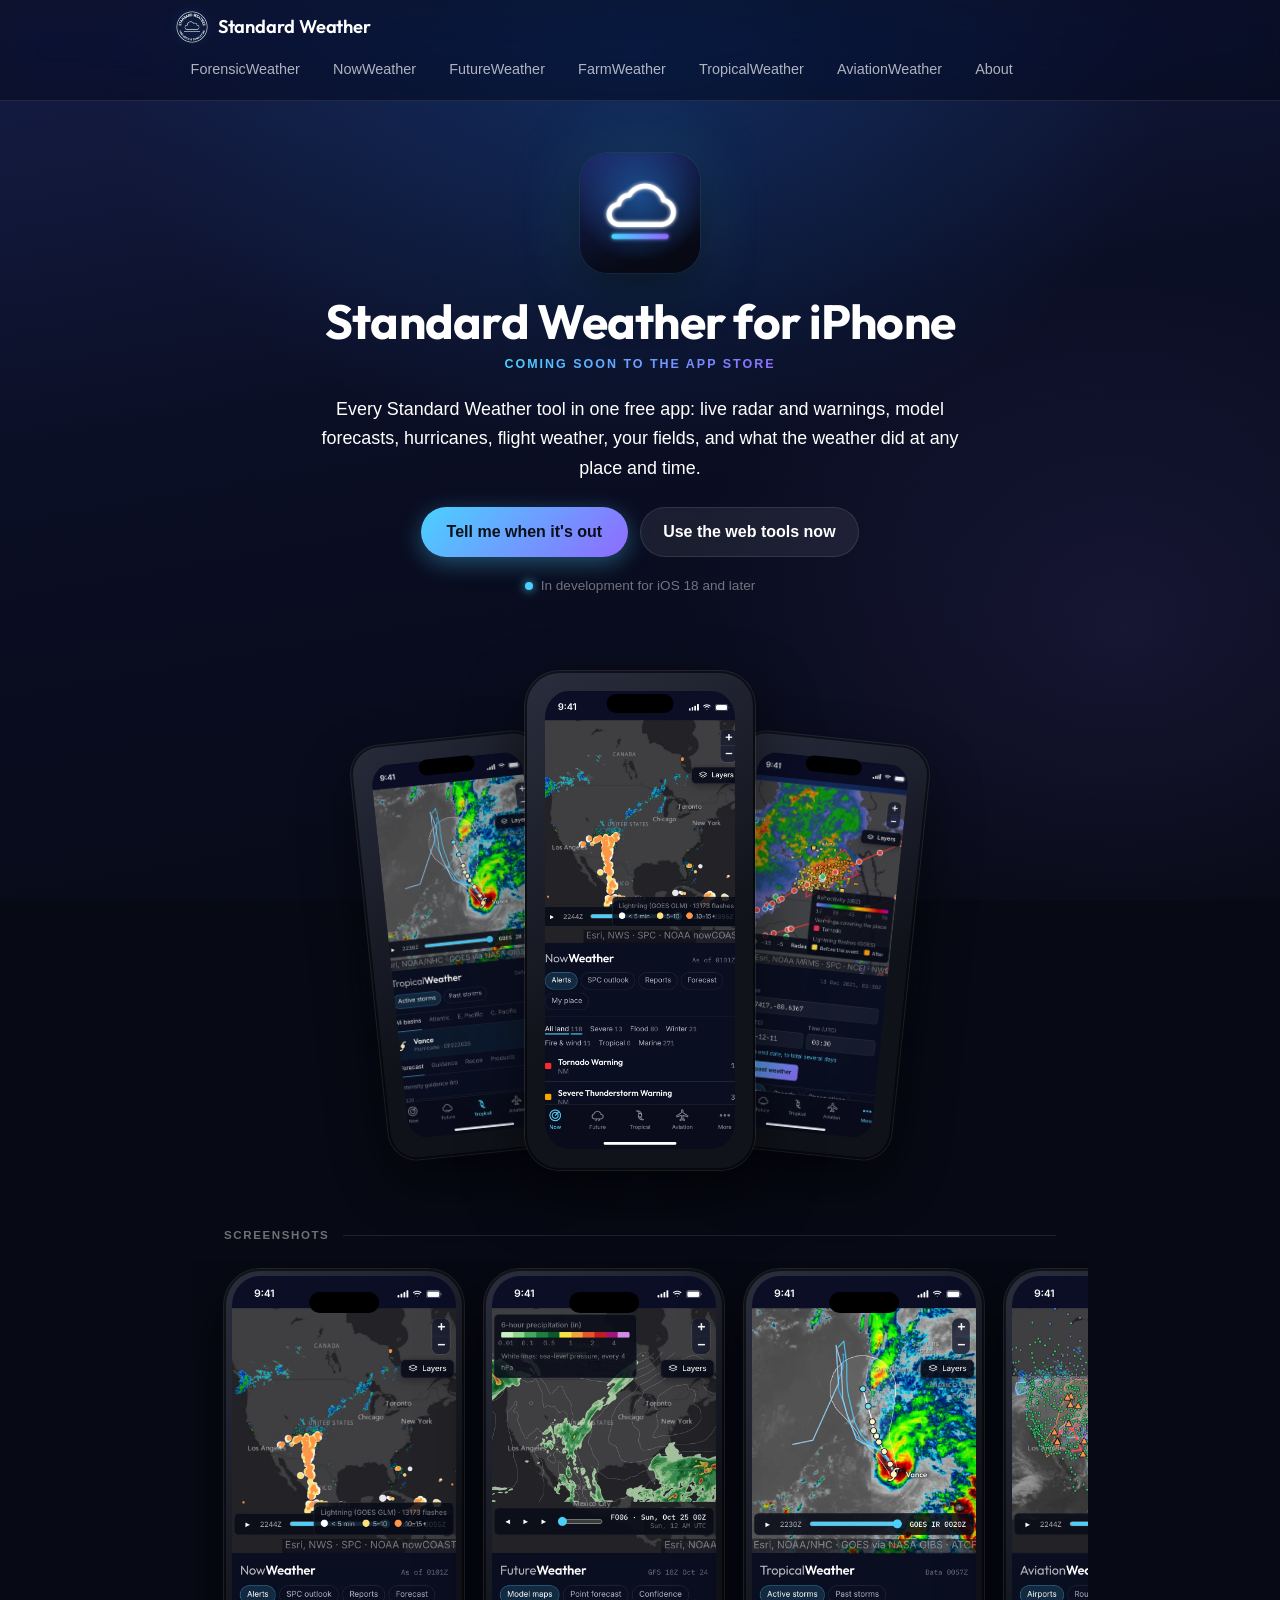
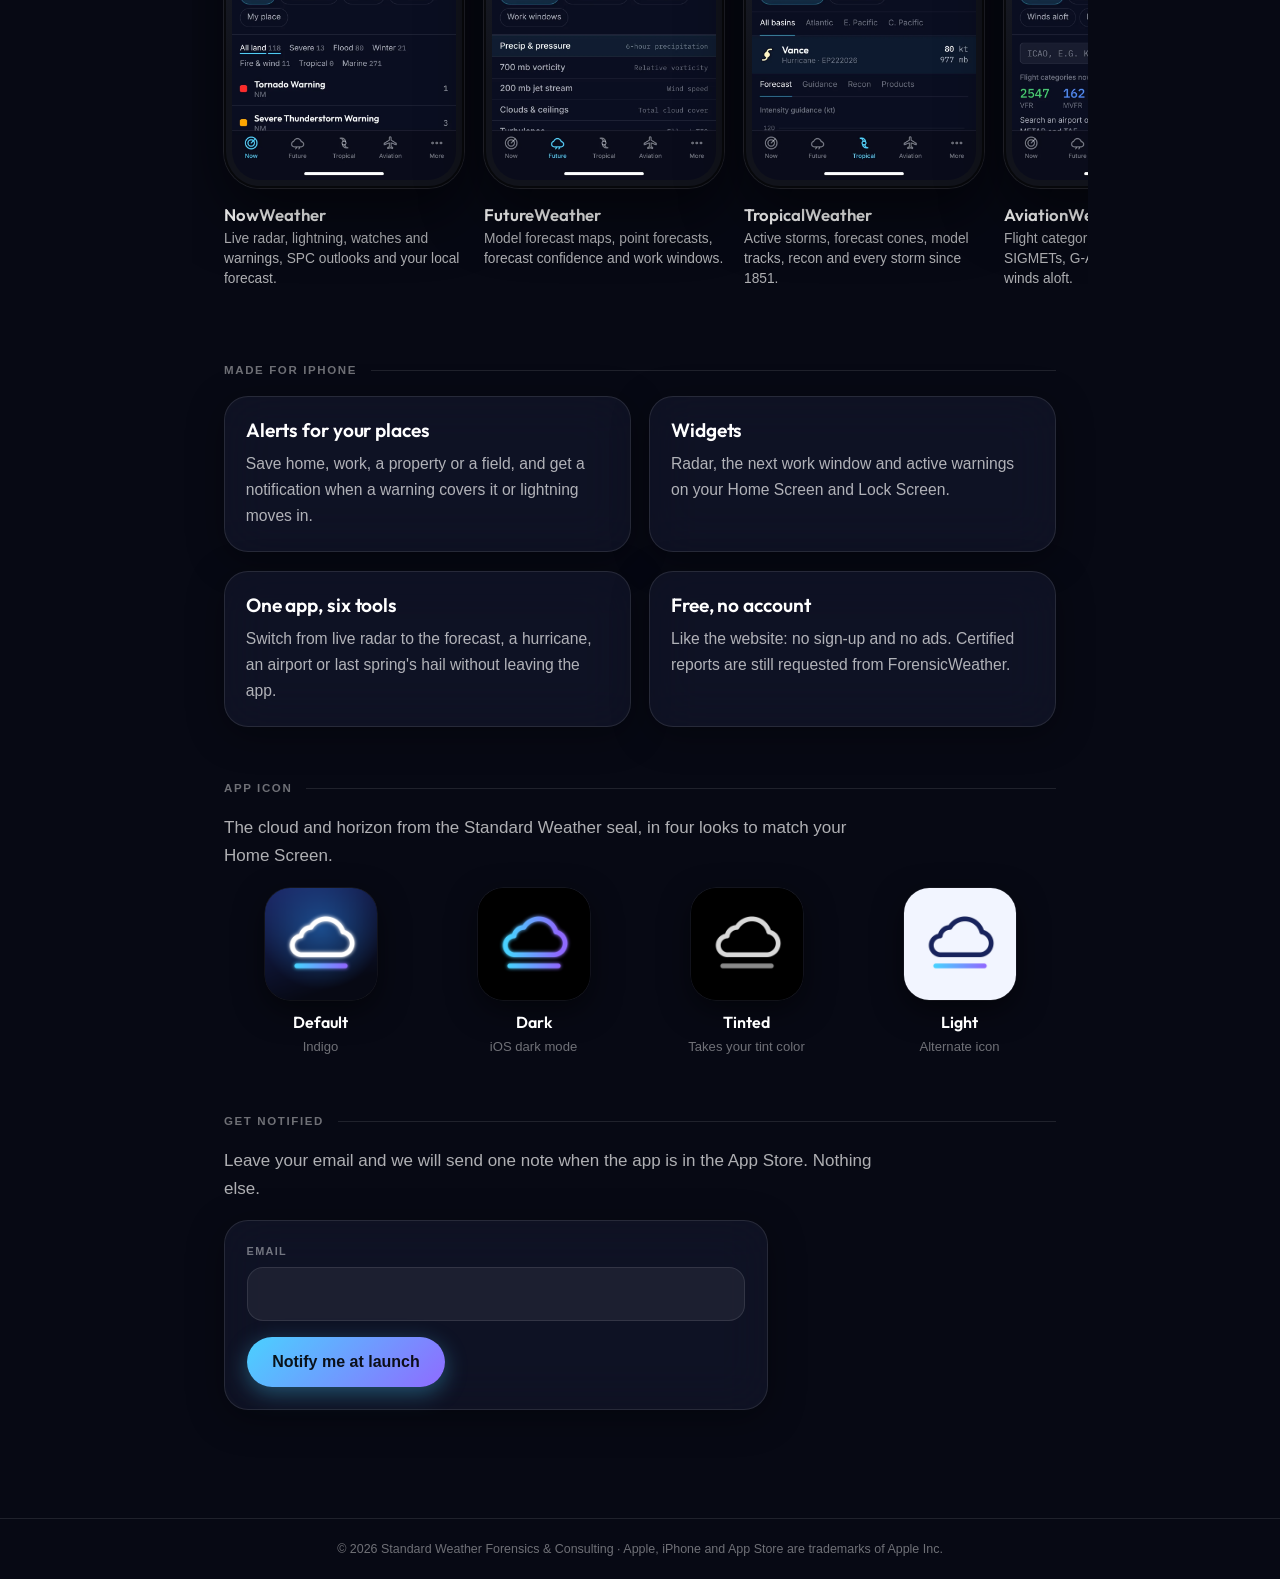
==== app/index.html @ b5bee564 "Add a draft page for the upcoming iPhone app (mockup icons and screenshots) Co-Authored-By: Claude O" ====
<!DOCTYPE html>
<html lang="en">
<head>
  <meta charset="UTF-8" />
  <meta name="viewport" content="width=device-width, initial-scale=1.0" />
  <title>Standard Weather for iPhone | Coming Soon</title>
  <meta name="description" content="The Standard Weather suite is coming to iPhone: live radar and warnings, model forecasts, hurricanes, flight weather, field conditions and past-weather lookups in one free app." />
  <meta name="theme-color" content="#070914" />
  <link rel="canonical" href="https://standardweather.github.io/app/" />
  <meta property="og:type" content="website" />
  <meta property="og:url" content="https://standardweather.github.io/app/" />
  <meta property="og:title" content="Standard Weather for iPhone" />
  <meta property="og:description" content="The whole Standard Weather suite in one free iPhone app. Coming soon to the App Store." />
  <meta property="og:image" content="https://standardweather.github.io/app/img/icon-default.png" />
  <meta name="twitter:card" content="summary" />
  <meta name="twitter:title" content="Standard Weather for iPhone" />
  <meta name="twitter:description" content="The whole Standard Weather suite in one free iPhone app. Coming soon to the App Store." />
  <link rel="preconnect" href="https://fonts.googleapis.com" />
  <link rel="preconnect" href="https://fonts.gstatic.com" crossorigin />
  <link href="https://fonts.googleapis.com/css2?family=Outfit:wght@500;600;700&display=swap" rel="stylesheet" />
  <link rel="icon" type="image/png" sizes="64x64" href="/assets/favicon-64.png" />
  <link rel="icon" type="image/png" sizes="192x192" href="/assets/icon-192.png" />
  <link rel="apple-touch-icon" href="/assets/apple-touch-icon.png" />
  <meta name="color-scheme" content="dark" />
  <link rel="stylesheet" href="/css/site.css?v=20261024a" />
  <style>
    /* —— iPhone app page: app icon, phone frames, screenshot gallery —— */
    .app-hero { text-align: center; padding: clamp(2rem, 5vw, 3.25rem) 0 0; }
    .app-icon { display: block; width: 7.5rem; height: 7.5rem; margin: 0 auto 1.4rem; border-radius: 22.5%; box-shadow: 0 0 0 0.5px var(--hairline), 0 18px 48px rgba(0, 0, 0, 0.55), 0 0 70px rgba(74, 209, 255, 0.22); }
    .app-hero h1 { margin: 0 0 0.5rem; font-family: var(--brand); font-size: clamp(2.1rem, 6vw, 3rem); line-height: 1.05; letter-spacing: -0.015em; font-weight: 700; }
    .app-hero .lede { margin: 1.25rem auto 1.5rem; }
    .app-cta { display: flex; flex-wrap: wrap; justify-content: center; gap: 0.75rem; }
    .app-cta .btn--secondary { min-height: 50px; padding: 0 1.4rem; font-size: 1rem; }
    .soon { display: inline-flex; align-items: center; gap: 0.5rem; margin-top: 1.1rem; font-size: 0.85rem; color: var(--text3); }
    .soon::before { content: ""; width: 8px; height: 8px; border-radius: 50%; background: var(--accent); box-shadow: 0 0 10px var(--accent); }

    /* A phone: the screenshot inside a dark bezel with the Dynamic Island. */
    .phone { position: relative; margin: 0; width: 100%; aspect-ratio: 390 / 844; padding: 3.2%; border-radius: 15% / 7%; background: linear-gradient(145deg, #2a2e3d, #11131b 60%); box-shadow: 0 0 0 1px rgba(255, 255, 255, 0.10), inset 0 0 0 2px rgba(0, 0, 0, 0.6), 0 24px 60px rgba(0, 0, 0, 0.55); box-sizing: border-box; }
    .phone img { display: block; width: 100%; height: 100%; border-radius: 12.5% / 5.8%; object-fit: cover; background: #070914; }
    .phone::after { content: ""; position: absolute; top: 4.6%; left: 50%; width: 29%; height: 3.9%; transform: translateX(-50%); border-radius: 999px; background: #000; }

    .app-stage { position: relative; display: flex; justify-content: center; align-items: flex-end; margin: clamp(2.25rem, 6vw, 3.5rem) auto clamp(2.5rem, 6vw, 3.5rem); max-width: 40rem; }
    .app-stage::before { content: ""; position: absolute; inset: 15% 5% 0; background: radial-gradient(closest-side, rgba(74, 209, 255, 0.22), transparent); filter: blur(10px); }
    .app-stage .phone { width: 36%; flex: none; }
    .app-stage .phone--side { width: 30%; opacity: 0.92; }
    .app-stage .phone--side:first-child { margin-right: -6%; transform: rotate(-6deg) translateY(-4%); }
    .app-stage .phone--side:last-child { margin-left: -6%; transform: rotate(6deg) translateY(-4%); }
    .app-stage .phone--front { z-index: 1; }

    /* Screenshot gallery: swipe on a phone, a row on a wide screen. */
    .shots { display: grid; grid-auto-flow: column; grid-auto-columns: min(15rem, 62%); gap: 1.25rem; overflow-x: auto; scroll-snap-type: x mandatory; padding: 0.5rem var(--gutter) 1.25rem; margin: 0 calc(var(--gutter) * -1); list-style: none; scrollbar-width: thin; }
    .shots li { scroll-snap-align: center; }
    .shots b { display: block; margin-top: 1rem; font: 600 1.05rem/1.25 var(--brand); color: #fff; }
    .shots small { display: block; margin-top: 0.25rem; font-size: 0.86rem; line-height: 1.45; color: var(--text2); }

    .icons { display: grid; grid-template-columns: repeat(2, 1fr); gap: 1.25rem; margin: 0; padding: 0; list-style: none; text-align: center; }
    @media (min-width: 560px) { .icons { grid-template-columns: repeat(4, 1fr); } }
    .icons img { display: block; width: min(100%, 7rem); height: auto; margin: 0 auto 0.75rem; border-radius: 22.5%; box-shadow: 0 0 0 0.5px var(--hairline), 0 10px 30px rgba(0, 0, 0, 0.5); }
    .icons b { display: block; font: 600 1rem/1.25 var(--brand); color: #fff; }
    .icons small { font-size: 0.82rem; color: var(--text3); }

    #notify-form { padding: 1.35rem; background: var(--glass); -webkit-backdrop-filter: blur(24px) saturate(1.3); backdrop-filter: blur(24px) saturate(1.3); border: 1px solid var(--hairline); border-radius: var(--radius); box-shadow: 0 8px 36px rgba(0, 0, 0, 0.35); }
    .thanks { padding: 1rem 1.2rem; border: 1px solid rgba(74, 209, 255, 0.35); border-radius: 16px; background: rgba(74, 209, 255, 0.10); color: #fff; max-width: 34rem; }
  </style>
</head>
<body>
  <nav class="site-nav" aria-label="Primary">
    <div class="site-nav__inner">
      <a class="site-nav__brand" href="/" title="Standard Weather home">
        <img src="/assets/logo-light.png" width="32" height="32" alt="" />
        Standard Weather
      </a>
      <ul class="site-nav__links">
        <li><a href="/ForensicWeather/">ForensicWeather</a></li>
        <li><a href="/NowWeather/">NowWeather</a></li>
        <li><a href="/FutureWeather/">FutureWeather</a></li>
        <li><a href="/FarmWeather/">FarmWeather</a></li>
        <li><a href="/TropicalWeather/">TropicalWeather</a></li>
        <li><a href="/AviationWeather/">AviationWeather</a></li>
        <li><a href="/about.html">About</a></li>
      </ul>
    </div>
  </nav>

  <div class="shell">
    <header class="app-hero">
      <img class="app-icon" src="img/icon-default.png" width="120" height="120" alt="Standard Weather app icon" />
      <h1>Standard Weather for iPhone</h1>
      <p class="tagline">Coming soon to the App Store</p>
      <p class="lede">Every Standard Weather tool in one free app: live radar and warnings, model forecasts, hurricanes, flight weather, your fields, and what the weather did at any place and time.</p>
      <div class="app-cta">
        <a class="btn" href="#notify">Tell me when it's out</a>
        <a class="btn btn--secondary" href="/NowWeather/">Use the web tools now</a>
      </div>
      <p class="soon">In development for iOS 18 and later</p>
    </header>

    <div class="app-stage" aria-hidden="true">
      <figure class="phone phone--side"><img src="img/tropical.webp" width="390" height="844" alt="" /></figure>
      <figure class="phone phone--front"><img src="img/now.webp" width="390" height="844" alt="" /></figure>
      <figure class="phone phone--side"><img src="img/forensic.webp" width="390" height="844" alt="" /></figure>
    </div>

    <main>
      <section aria-labelledby="shots-h">
        <h2 id="shots-h">Screenshots</h2>
        <ul class="shots">
          <li><figure class="phone"><img src="img/now.webp" width="390" height="844" loading="lazy" alt="NowWeather in the app: live radar, lightning and a list of active warnings" /></figure><b>NowWeather</b><small>Live radar, lightning, watches and warnings, SPC outlooks and your local forecast.</small></li>
          <li><figure class="phone"><img src="img/future.webp" width="390" height="844" loading="lazy" alt="FutureWeather in the app: a GFS precipitation and pressure map" /></figure><b>FutureWeather</b><small>Model forecast maps, point forecasts, forecast confidence and work windows.</small></li>
          <li><figure class="phone"><img src="img/tropical.webp" width="390" height="844" loading="lazy" alt="TropicalWeather in the app: a hurricane's forecast cone and model tracks over satellite" /></figure><b>TropicalWeather</b><small>Active storms, forecast cones, model tracks, recon and every storm since 1851.</small></li>
          <li><figure class="phone"><img src="img/aviation.webp" width="390" height="844" loading="lazy" alt="AviationWeather in the app: flight categories at 3,000 airports with SIGMETs" /></figure><b>AviationWeather</b><small>Flight categories, METARs, TAFs, SIGMETs, G-AIRMETs, PIREPs and winds aloft.</small></li>
          <li><figure class="phone"><img src="img/forensic.webp" width="390" height="844" loading="lazy" alt="ForensicWeather in the app: archived radar, a tornado warning and storm reports at Mayfield, Kentucky" /></figure><b>ForensicWeather</b><small>Archived radar, hail and rotation swaths, storm reports and lightning for any place and time.</small></li>
          <li><figure class="phone"><img src="img/farm.webp" width="390" height="844" loading="lazy" alt="FarmWeather in the app: today's field conditions and a drought map" /></figure><b>FarmWeather</b><small>Spray checks, field work windows, growing degree days, frost dates and drought.</small></li>
        </ul>
      </section>

      <section aria-labelledby="iphone-h">
        <h2 id="iphone-h">Made for iPhone</h2>
        <div class="services">
          <article class="service">
            <h3>Alerts for your places</h3>
            <p>Save home, work, a property or a field, and get a notification when a warning covers it or lightning moves in.</p>
          </article>
          <article class="service">
            <h3>Widgets</h3>
            <p>Radar, the next work window and active warnings on your Home Screen and Lock Screen.</p>
          </article>
          <article class="service">
            <h3>One app, six tools</h3>
            <p>Switch from live radar to the forecast, a hurricane, an airport or last spring's hail without leaving the app.</p>
          </article>
          <article class="service">
            <h3>Free, no account</h3>
            <p>Like the website: no sign-up and no ads. Certified reports are still requested from ForensicWeather.</p>
          </article>
        </div>
      </section>

      <section aria-labelledby="icon-h">
        <h2 id="icon-h">App icon</h2>
        <p>The cloud and horizon from the Standard Weather seal, in four looks to match your Home Screen.</p>
        <ul class="icons">
          <li><img src="img/icon-default.png" width="112" height="112" loading="lazy" alt="Default icon: white cloud on indigo" /><b>Default</b><small>Indigo</small></li>
          <li><img src="img/icon-dark.png" width="112" height="112" loading="lazy" alt="Dark icon: cyan to violet cloud on black" /><b>Dark</b><small>iOS dark mode</small></li>
          <li><img src="img/icon-tinted.png" width="112" height="112" loading="lazy" alt="Tinted icon: grey cloud on black" /><b>Tinted</b><small>Takes your tint color</small></li>
          <li><img src="img/icon-light.png" width="112" height="112" loading="lazy" alt="Light icon: indigo cloud on white" /><b>Light</b><small>Alternate icon</small></li>
        </ul>
      </section>

      <section id="notify" aria-labelledby="notify-h">
        <h2 id="notify-h">Get notified</h2>
        <p>Leave your email and we will send one note when the app is in the App Store. Nothing else.</p>
        <p class="thanks" id="thanks" hidden>Thanks, you're on the list. We'll email you when Standard Weather is in the App Store.</p>
        <form id="notify-form" action="https://formsubmit.co/standardwx@gmail.com" method="POST">
          <input type="hidden" name="_subject" value="iPhone app launch list" />
          <input type="hidden" name="_template" value="table" />
          <input type="hidden" name="_captcha" value="false" />
          <input type="hidden" name="_next" value="https://standardweather.github.io/app/?joined=1#notify" />
          <input type="text" name="_honey" tabindex="-1" autocomplete="off" class="hp" aria-hidden="true" />
          <div class="field">
            <label for="email">Email</label>
            <input id="email" name="email" type="email" autocomplete="email" required />
          </div>
          <button type="submit">Notify me at launch</button>
        </form>
        <script>
          if (new URLSearchParams(location.search).get("joined")) {
            document.getElementById("thanks").hidden = false;
            document.getElementById("notify-form").hidden = true;
          }
        </script>
      </section>
    </main>
  </div>

  <footer class="site-footer">
    <p>&copy; 2026 Standard Weather Forensics &amp; Consulting · Apple, iPhone and App Store are trademarks of Apple Inc.</p>
  </footer>
</body>
</html>
---- css/site.css ----
/* Standard Weather — shares the ForensicWeather look: dark indigo, glass panels, cyan → violet accent. */
:root {
  --bg: #070914;
  --bg-top: #161e48;
  --accent: #4ad1ff;
  --accent2: #8f6bff;
  --gradient: linear-gradient(135deg, var(--accent), var(--accent2));
  --text: #ffffff;
  --text2: rgba(255, 255, 255, 0.68);
  --text3: rgba(255, 255, 255, 0.42);
  --hairline: rgba(255, 255, 255, 0.10);
  --glass: rgba(22, 26, 48, 0.55);
  --glass-hi: rgba(32, 38, 68, 0.65);
  --field: rgba(255, 255, 255, 0.06);
  --err: #ff9f43;
  --tornado: #ff453a;
  --hail: #30d158;
  --wind: #0a84ff;
  --font: -apple-system, BlinkMacSystemFont, "SF Pro Text", "Segoe UI", Roboto, "Helvetica Neue", Arial, sans-serif;
  --brand: "Outfit", var(--font);
  --max: 52rem;
  --max-wide: 58rem;
  --gutter: clamp(1rem, 4vw, 2rem);
  --radius: 24px;
  color-scheme: dark;
}

*, *::before, *::after { box-sizing: border-box; }

html { scroll-behavior: smooth; background: var(--bg); }
@media (prefers-reduced-motion: reduce) {
  html { scroll-behavior: auto; }
  * { transition: none !important; }
}

body {
  margin: 0;
  min-height: 100vh;
  min-height: 100dvh;
  color: var(--text);
  font-family: var(--font);
  font-size: 1.0625rem;
  line-height: 1.65;
  -webkit-font-smoothing: antialiased;
  display: flex;
  flex-direction: column;
  /* Indigo → near-black with a soft light pool, like the app icon background. */
  background:
    radial-gradient(60vmax 45vmax at 50% 6%, rgba(18, 60, 120, 0.55), transparent 70%),
    radial-gradient(50vmax 40vmax at 88% 70%, rgba(143, 107, 255, 0.10), transparent 70%),
    linear-gradient(170deg, var(--bg-top) 0%, #0b0f26 40%, var(--bg) 100%);
  background-attachment: fixed;
}

a {
  color: var(--accent);
  text-decoration-thickness: 1px;
  text-underline-offset: 0.18em;
}
a:hover { color: #8be3ff; }

.shell {
  width: min(100% - (var(--gutter) * 2), var(--max));
  margin: 0 auto;
  padding: 0 0 3.5rem;
  flex: 1;
}
.shell--wide { width: min(100% - (var(--gutter) * 2), var(--max-wide)); }

/* —— Site nav (frosted bar, like the app's brand bar) —— */
.site-nav {
  position: sticky;
  top: 0;
  z-index: 1000;
  background: rgba(8, 10, 22, 0.55);
  -webkit-backdrop-filter: blur(20px) saturate(1.4);
  backdrop-filter: blur(20px) saturate(1.4);
  border-bottom: 0.5px solid var(--hairline);
}
.site-nav__inner {
  width: min(100% - (var(--gutter) * 2), var(--max-wide));
  margin: 0 auto;
  display: flex;
  flex-wrap: wrap;
  align-items: center;
  justify-content: space-between;
  gap: 0.5rem 1.25rem;
  padding: 0.7rem 0;
}
.site-nav__brand {
  display: inline-flex;
  align-items: center;
  gap: 0.6rem;
  text-decoration: none;
  color: #fff;
  font-family: var(--brand);
  font-weight: 600;
  font-size: 1.15rem;
  letter-spacing: -0.005em;
}
.site-nav__brand:hover { color: #fff; }
.site-nav__brand img {
  width: 2rem;
  height: 2rem;
  display: block;
  filter: drop-shadow(0 0 6px rgba(74, 209, 255, 0.35));
}
.site-nav__links {
  display: flex;
  flex-wrap: wrap;
  gap: 0.25rem;
  list-style: none;
  margin: 0;
  padding: 0;
  font-size: 0.9rem;
  font-weight: 500;
}
.site-nav__links a {
  display: block;
  text-decoration: none;
  color: var(--text2);
  padding: 0.38rem 0.85rem;
  border-radius: 999px;
  border: 1px solid transparent;
  transition: background 0.15s, color 0.15s;
}
.site-nav__links a:hover { color: #fff; background: rgba(255, 255, 255, 0.07); }
.site-nav__links a[aria-current="page"] {
  color: #fff;
  background: rgba(74, 209, 255, 0.14);
  border-color: rgba(74, 209, 255, 0.35);
}
/* On a phone the links stay on one row that scrolls sideways instead of stacking three deep. */
@media (max-width: 640px) {
  .site-nav__links { flex-wrap: nowrap; overflow-x: auto; scrollbar-width: none; width: calc(100% + var(--gutter) * 2); margin: 0 calc(var(--gutter) * -1); padding: 0 var(--gutter); font-size: 0.86rem; }
  .site-nav__links::-webkit-scrollbar { display: none; }
  .site-nav__links a { white-space: nowrap; padding: 0.32rem 0.75rem; }
}

/* —— Typography / layout —— */
.page-header {
  text-align: center;
  padding: clamp(2rem, 5vw, 3.25rem) 0 clamp(1.75rem, 4vw, 2.5rem);
}
.page-header .logo {
  display: block;
  width: min(100%, 10.5rem);
  height: auto;
  margin: 0 auto 1.4rem;
  filter: drop-shadow(0 0 24px rgba(74, 209, 255, 0.25));
}
.page-header h1 {
  margin: 0 0 0.5rem;
  font-family: var(--brand);
  font-size: clamp(2.1rem, 6vw, 3rem);
  line-height: 1.05;
  letter-spacing: -0.015em;
  font-weight: 700;
  color: #fff;
}
.tagline {
  margin: 0 auto;
  font-size: 0.78rem;
  letter-spacing: 0.16em;
  text-transform: uppercase;
  font-weight: 600;
  background: var(--gradient);
  -webkit-background-clip: text;
  background-clip: text;
  color: transparent;
  width: fit-content;
}

section { margin-bottom: clamp(2.25rem, 5vw, 3.25rem); }

h2 {
  margin: 0 0 1rem;
  font-size: 0.72rem;
  letter-spacing: 0.14em;
  text-transform: uppercase;
  font-weight: 600;
  color: var(--text3);
  display: flex;
  align-items: center;
  gap: 0.85rem;
}
h2::after { content: ""; flex: 1; height: 1px; background: var(--hairline); }

h3 {
  margin: 0 0 0.55rem;
  font-family: var(--brand);
  font-size: 1.2rem;
  font-weight: 600;
  letter-spacing: -0.005em;
  color: #fff;
  line-height: 1.25;
}

p {
  margin: 0 0 1.1rem;
  max-width: 42rem;
  color: var(--text2);
}

.lede { font-size: 1.12rem; max-width: 40rem; color: var(--text); }

/* Glass surfaces */
.service, .steps li, .panel, .handoff, #contact-form {
  background: var(--glass);
  -webkit-backdrop-filter: blur(24px) saturate(1.3);
  backdrop-filter: blur(24px) saturate(1.3);
  border: 1px solid var(--hairline);
  border-radius: var(--radius);
  box-shadow: 0 8px 36px rgba(0, 0, 0, 0.35);
}

.services { display: grid; gap: 1rem; }
@media (min-width: 680px) {
  .services { grid-template-columns: 1fr 1fr; gap: 1.15rem; }
}

.service {
  padding: 1.35rem 1.3rem 1.4rem;
  display: flex;
  flex-direction: column;
  min-height: 100%;
  transition: background 0.2s ease, border-color 0.2s ease, transform 0.2s ease;
}
.service:hover { background: var(--glass-hi); border-color: rgba(74, 209, 255, 0.25); transform: translateY(-2px); }
.service p { margin: 0; flex: 1; font-size: 0.98rem; }

.soft-link { margin-top: 1rem; font-size: 0.95rem; }

/* —— Tool cards (home page, ForensicWeather): the tool's name and what it has; the whole card is the link —— */
.tools { display: grid; gap: 0.8rem; margin: 0 0 1.6rem; padding: 0; list-style: none; }
@media (min-width: 560px) { .tools { grid-template-columns: 1fr 1fr; } }
@media (min-width: 860px) { .tools { grid-template-columns: repeat(3, 1fr); } }
.tools a {
  display: flex; flex-direction: column; gap: 0.3rem; height: 100%; box-sizing: border-box; padding: 1rem 1.1rem 1.05rem;
  text-decoration: none; color: var(--text2); background: var(--glass); border: 1px solid var(--hairline); border-radius: 16px;
  transition: background 0.2s ease, border-color 0.2s ease, transform 0.2s ease;
}
.tools a:hover { background: var(--glass-hi); border-color: rgba(74, 209, 255, 0.3); transform: translateY(-2px); color: var(--text2); }
.tools a:focus-visible { outline: 2px solid var(--accent); outline-offset: 2px; }
.tools b { font: 600 1.08rem/1.25 var(--brand); color: #fff; }
.tools b::after { content: " →"; color: var(--accent); }
.tools small { font-size: 0.86rem; line-height: 1.45; color: var(--text2); }
.soft-link a { font-weight: 600; }

/* —— Forms —— */
form { display: grid; gap: 1rem; max-width: 34rem; }
#contact-form { padding: 1.35rem; }
.hp { position: absolute; left: -10000px; width: 1px; height: 1px; overflow: hidden; }
.field { display: grid; gap: 0.4rem; }
.field-row { display: grid; gap: 0.85rem; }
@media (min-width: 520px) {
  .field-row { grid-template-columns: 1.2fr 1fr; }
}
label {
  font-size: 0.68rem;
  letter-spacing: 0.12em;
  text-transform: uppercase;
  font-weight: 600;
  color: var(--text3);
}
input, textarea, select {
  width: 100%;
  font: inherit;
  font-size: 1rem;
  color: var(--text);
  background: var(--field);
  border: 1px solid var(--hairline);
  border-radius: 16px;
  padding: 0.8rem 0.95rem;
  appearance: none;
  transition: border-color 0.15s, box-shadow 0.15s;
}
input::placeholder, textarea::placeholder { color: var(--text3); }
textarea { resize: vertical; min-height: 8rem; }
input:focus, textarea:focus, select:focus {
  outline: none;
  border-color: rgba(74, 209, 255, 0.6);
  box-shadow: 0 0 0 3px rgba(74, 209, 255, 0.18);
}
input[type="datetime-local"]::-webkit-calendar-picker-indicator { filter: invert(1); opacity: 0.6; }

/* Primary call-to-action: gradient capsule. */
button, .btn {
  justify-self: start;
  display: inline-flex;
  align-items: center;
  justify-content: center;
  min-height: 50px;
  padding: 0 1.6rem;
  border: 0;
  border-radius: 999px;
  background: var(--gradient);
  color: rgba(0, 0, 0, 0.9);
  font-family: inherit;
  font-size: 1rem;
  font-weight: 600;
  cursor: pointer;
  text-decoration: none;
  box-shadow: 0 6px 22px rgba(74, 209, 255, 0.35);
  transition: transform 0.2s cubic-bezier(.3, 1.6, .5, 1), filter 0.15s;
}
button:hover, .btn:hover { filter: brightness(1.06); color: rgba(0, 0, 0, 0.9); }
button:active, .btn:active { transform: scale(0.97); }
button:focus-visible, .btn:focus-visible, a:focus-visible { outline: 2px solid var(--accent); outline-offset: 3px; }
button:disabled { background: rgba(255, 255, 255, 0.12); color: rgba(255, 255, 255, 0.4); box-shadow: none; cursor: default; }
.btn--secondary {
  background: rgba(255, 255, 255, 0.07);
  color: #fff;
  border: 1px solid var(--hairline);
  box-shadow: none;
  min-height: 40px;
  font-size: 0.92rem;
  padding: 0 1rem;
}
.btn--secondary:hover { background: rgba(74, 209, 255, 0.16); color: #fff; }
.btn--block { width: 100%; justify-self: stretch; min-height: 54px; font-size: 1.05rem; }

/* —— About —— */
.about-seal {
  float: right;
  width: min(100%, 8.5rem);
  height: auto;
  margin: 0 0 1rem 1.5rem;
  shape-outside: circle(50%);
  opacity: 0.9;
}
.prose::after { content: ""; display: table; clear: both; }
.steps {
  list-style: none;
  margin: 0;
  padding: 0;
  display: grid;
  gap: 1rem;
  counter-reset: step;
}
@media (min-width: 760px) {
  .steps { grid-template-columns: repeat(3, 1fr); }
}
.steps li { padding: 1.2rem 1.25rem 1.3rem; counter-increment: step; }
.steps li strong {
  display: flex;
  align-items: center;
  gap: 0.6rem;
  margin-bottom: 0.5rem;
  font-family: var(--brand);
  font-size: 1.1rem;
  font-weight: 600;
  color: #fff;
}
.steps li strong::before {
  content: counter(step);
  display: grid;
  place-items: center;
  width: 1.6rem;
  height: 1.6rem;
  border-radius: 50%;
  background: var(--gradient);
  color: rgba(0, 0, 0, 0.85);
  font-family: var(--font);
  font-size: 0.8rem;
  font-weight: 700;
}
.steps li p { margin: 0; max-width: none; font-size: 0.97rem; }

/* —— PastWeather —— */
.pw-brand { text-align: center; padding: clamp(1.75rem, 4vw, 2.5rem) 0 0.25rem; }
.pw-icon {
  display: block;
  width: 88px;
  height: 88px;
  margin: 0 auto 1rem;
  border-radius: 22.5%;
  box-shadow: 0 0 0 0.5px var(--hairline), 0 14px 40px rgba(0, 0, 0, 0.5), 0 0 60px rgba(74, 209, 255, 0.18);
}
.pw-brand .name {
  margin: 0 auto;
  max-width: none;
  font-family: var(--brand);
  font-size: clamp(2.1rem, 6vw, 2.7rem);
  line-height: 1.05;
  letter-spacing: -0.01em;
  color: #fff;
}
.pw-brand .name .past { font-weight: 500; color: rgba(255, 255, 255, 0.78); }
.pw-brand .name .weather { font-weight: 700; }
.pw-helper {
  text-align: center;
  color: var(--text2);
  margin: 0.6rem auto 1.5rem;
  font-size: 0.98rem;
}
.pw-query {
  margin: 0 auto 1.5rem;
  padding: 1.25rem;
  display: grid;
  gap: 1rem;
  background: var(--glass);
  -webkit-backdrop-filter: blur(24px) saturate(1.3);
  backdrop-filter: blur(24px) saturate(1.3);
  border: 1px solid var(--hairline);
  border-radius: var(--radius);
  box-shadow: 0 8px 36px rgba(0, 0, 0, 0.35);
}
.pw-error { color: var(--err); font-size: 0.95rem; margin: 0; max-width: none; }
.pw-footnote {
  margin: 0.75rem auto 0;
  font-size: 0.8rem;
  line-height: 1.5;
  color: var(--text3);
  max-width: none;
  text-align: center;
}

.pw-results[hidden] { display: none !important; }
.pw-results { display: grid; gap: 1rem; margin-top: 0.5rem; }

.meta-chip {
  display: inline-flex;
  flex-direction: column;
  gap: 0.15rem;
  justify-self: start;
  font-size: 0.95rem;
  font-weight: 600;
  color: #fff;
  padding: 0.55rem 1rem;
  border: 1px solid var(--hairline);
  border-radius: 999px;
  background: var(--glass);
  -webkit-backdrop-filter: blur(20px);
  backdrop-filter: blur(20px);
}
.meta-chip.sub { font-size: 0.82rem; font-weight: 500; color: var(--accent); }

.panel { overflow: hidden; }
.panel > h2,
.panel__title {
  margin: 0;
  padding: 0.9rem 1rem 0.65rem;
  font-size: 0.68rem;
  letter-spacing: 0.12em;
  text-transform: uppercase;
  color: var(--text3);
  font-weight: 600;
}
.panel > h2::after, .panel__title::after { display: none; }

#radar-map { height: 280px; width: 100%; background: #0d1020; }
@media (min-width: 720px) {
  #radar-map { height: 360px; }
}
.radar-empty,
.radar-loading {
  height: 280px;
  display: flex;
  align-items: center;
  justify-content: center;
  padding: 1.25rem;
  text-align: center;
  color: var(--text2);
  background: #0d1020;
  font-size: 0.95rem;
  font-weight: 500;
}
@media (min-width: 720px) {
  .radar-empty, .radar-loading { height: 360px; }
}
.radar-badge {
  position: absolute;
  right: 0.6rem;
  top: 0.6rem;
  z-index: 500;
  font-size: 0.65rem;
  font-weight: 600;
  letter-spacing: 0.06em;
  text-transform: uppercase;
  color: var(--text2);
  background: rgba(8, 10, 22, 0.7);
  padding: 0.22rem 0.55rem;
  border-radius: 999px;
  pointer-events: none;
}
.radar-wrap { position: relative; }

.demo-radar {
  height: 280px;
  background:
    radial-gradient(circle at 35% 45%, rgba(40, 175, 95, 0.55), transparent 42%),
    radial-gradient(circle at 58% 52%, rgba(250, 205, 30, 0.4), transparent 35%),
    radial-gradient(circle at 48% 40%, rgba(225, 35, 30, 0.45), transparent 28%),
    linear-gradient(180deg, #1a2140 0%, #0d1020 100%);
  position: relative;
}
@media (min-width: 720px) {
  .demo-radar { height: 360px; }
}
.demo-radar .pin {
  position: absolute;
  left: 48%;
  top: 44%;
  width: 14px;
  height: 14px;
  margin: -7px 0 0 -7px;
  border: 2.5px solid #fff;
  border-radius: 50%;
  background: var(--accent);
  box-shadow: 0 0 0 6px rgba(74, 209, 255, 0.2);
}

.reports { margin: 0; padding: 0 0 4px; list-style: none; }
.reports li {
  position: relative;
  padding: 0.8rem 1rem 0.8rem 2.2rem;
  border-top: 1px solid var(--hairline);
  font-size: 0.95rem;
  line-height: 1.4;
  color: var(--text);
}
.reports li:not(.reports-empty)::before {
  content: "";
  position: absolute;
  left: 1rem;
  top: 1.15rem;
  width: 10px;
  height: 10px;
  border-radius: 50%;
  background: var(--dot, #8e8e93);
  box-shadow: 0 0 8px var(--dot, transparent);
}
.reports li.tornado { --dot: var(--tornado); }
.reports li.hail { --dot: var(--hail); }
.reports li.wind { --dot: var(--wind); }
.reports .t {
  display: block;
  font-size: 0.7rem;
  letter-spacing: 0.08em;
  text-transform: uppercase;
  color: var(--dot, var(--text2));
  margin-bottom: 0.2rem;
  font-weight: 700;
  font-variant-numeric: tabular-nums;
}
.reports .place { display: block; margin-top: 0.15rem; font-size: 0.85rem; color: var(--text2); }
.reports-empty {
  padding: 0.25rem 1rem 1rem !important;
  border-top: 0 !important;
  color: var(--text2) !important;
  font-size: 0.95rem;
  margin: 0;
  max-width: none;
}

.handoff { padding: 1.1rem 1.2rem; display: flex; flex-direction: column; gap: 0.65rem; }
.handoff .row { display: flex; align-items: flex-start; gap: 0.75rem; }
.handoff img { width: 40px; height: 40px; flex-shrink: 0; }
.handoff p { margin: 0; font-size: 0.95rem; line-height: 1.45; max-width: none; }

.status-bar { font-size: 0.85rem; color: var(--accent); min-height: 1.25rem; margin: 0; text-align: center; max-width: none; }

/* —— Leaflet in dark glass —— */
.leaflet-container { font: inherit; background: #0d1020; }
.leaflet-bar { border: 1px solid var(--hairline) !important; border-radius: 12px !important; overflow: hidden; box-shadow: none !important; }
.leaflet-bar a, .leaflet-bar a:hover {
  background: rgba(22, 26, 48, 0.8) !important;
  color: #fff !important;
  border-bottom-color: var(--hairline) !important;
}
.leaflet-control-attribution { background: rgba(8, 10, 22, 0.6) !important; color: var(--text3) !important; }
.leaflet-control-attribution a { color: var(--text2) !important; }
.leaflet-popup-content-wrapper, .leaflet-popup-tip { background: rgba(22, 26, 48, 0.92); color: #fff; }
.leaflet-popup-content-wrapper { border: 1px solid var(--hairline); border-radius: 16px; }

/* —— Footer —— */
.site-footer {
  margin-top: auto;
  border-top: 0.5px solid var(--hairline);
  padding: 1.25rem var(--gutter) calc(1.25rem + env(safe-area-inset-bottom));
  text-align: center;
  font-size: 0.78rem;
  color: var(--text3);
  background: rgba(8, 10, 22, 0.35);
}
.site-footer p { margin: 0 auto; max-width: none; color: inherit; }

/* PastWeather responsive */
.pw-helper { max-width: min(42rem, 100%); }
.pw-query { max-width: min(36rem, 100%); }
.pw-results { max-width: min(72rem, 100%); width: 100%; }
@media (min-width: 900px) {
  .shell--wide { max-width: 72rem; }
  .pw-results { max-width: 72rem; }
  .reports { display: grid; grid-template-columns: 1fr 1fr; }
  .reports li:nth-child(odd):not(.reports-empty) { border-right: 1px solid var(--hairline); }
  #radar-map,
  .radar-wrap #radar-map,
  .demo-radar,
  .radar-loading,
  .radar-empty {
    height: min(52vh, 560px) !important;
  }
}
@media (max-width: 639px) {
  .site-nav__inner { justify-content: center; }
  #radar-map,
  .demo-radar,
  .radar-loading,
  .radar-empty {
    height: 300px !important;
  }
}
.status-bar:empty { display: none; }
@media (max-width: 599px) {
  .about-seal { display: none; }
}
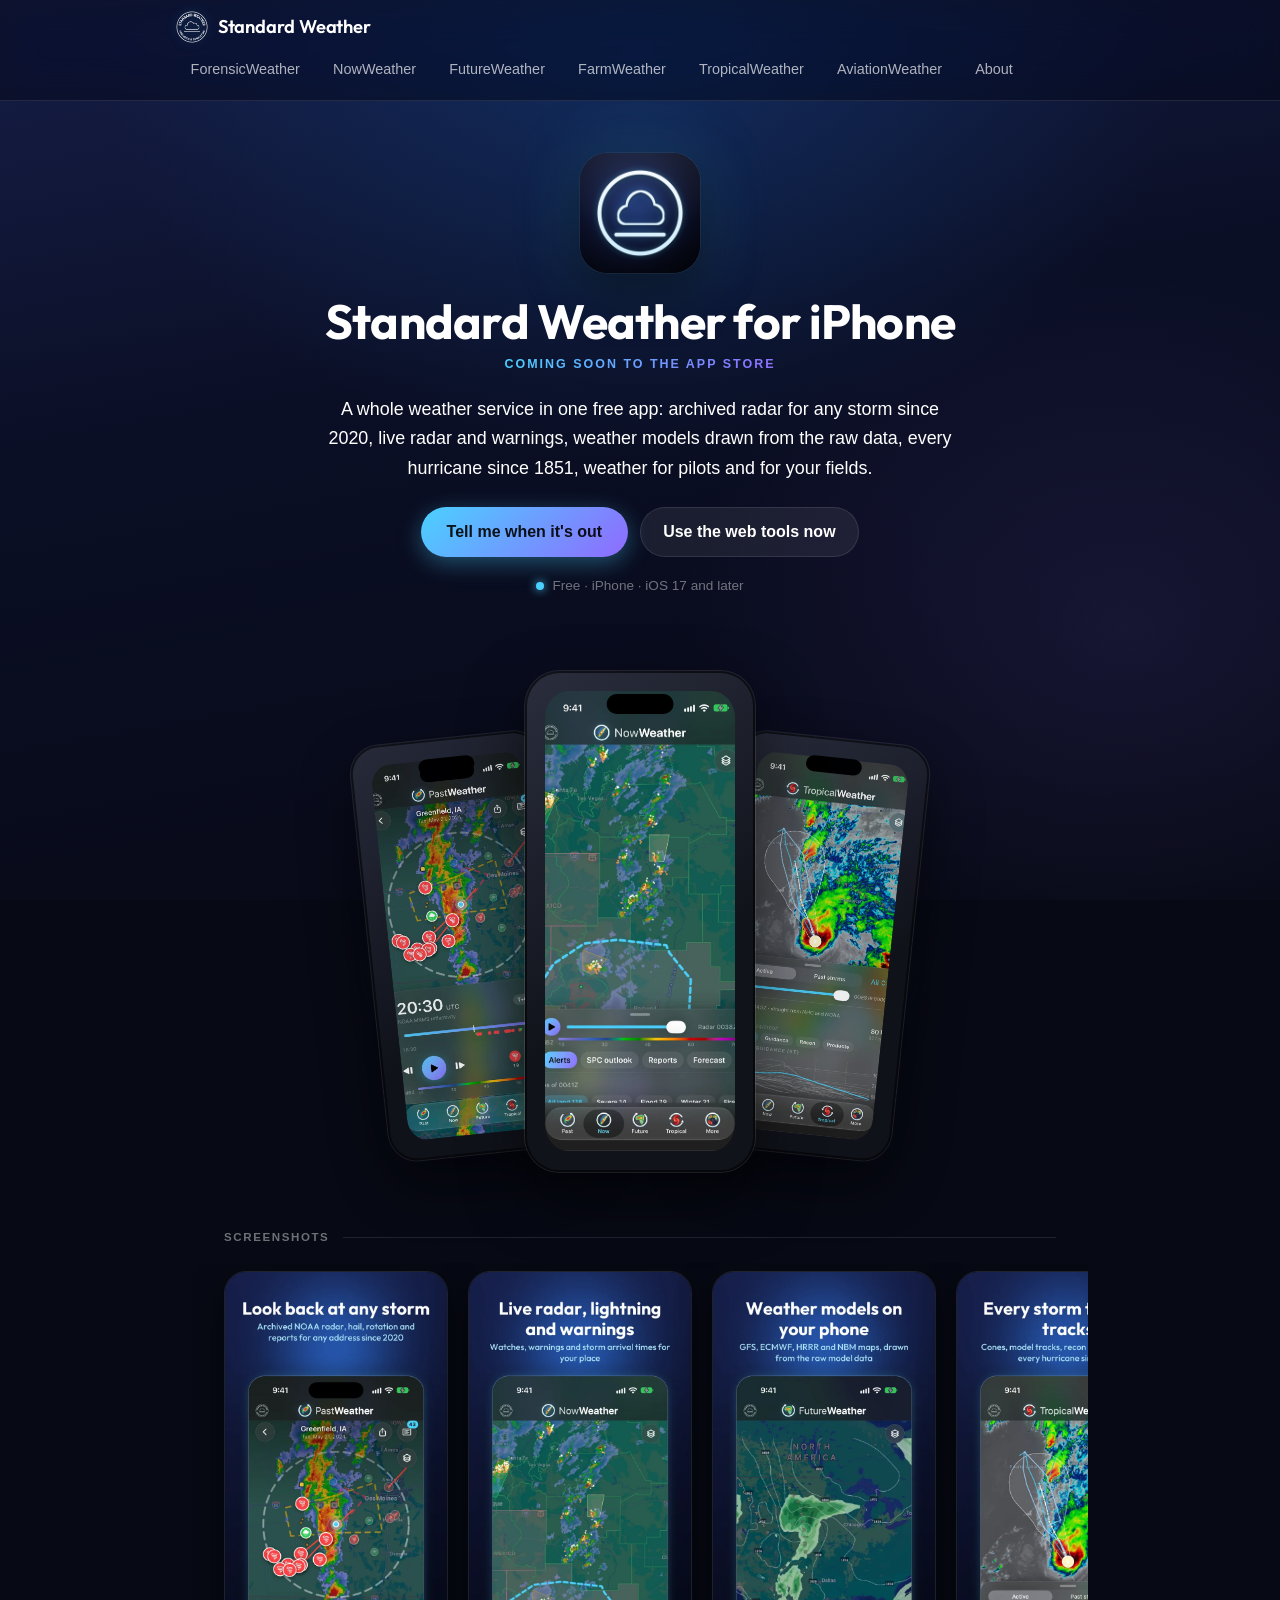
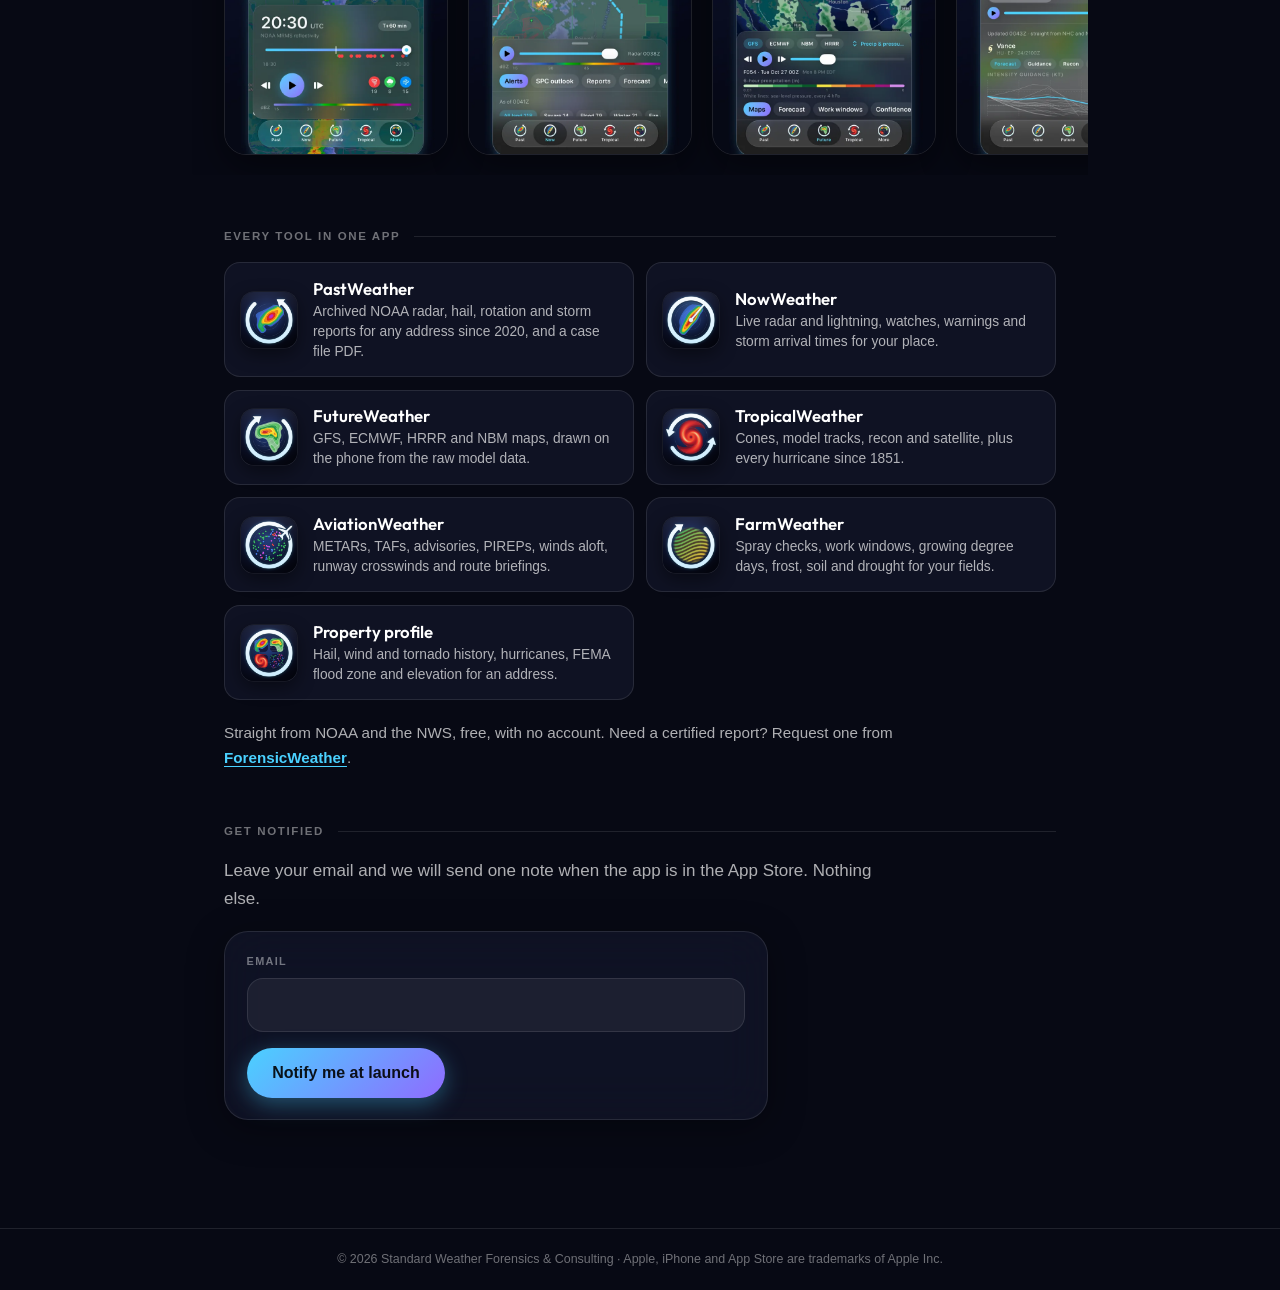
==== commit 10393239: "Use the app's own icon and App Store screenshots on the iPhone app page; link it from home Co-Author" ====
--- a/app/index.html
+++ b/app/index.html
@@ -4,17 +4,17 @@
   <meta charset="UTF-8" />
   <meta name="viewport" content="width=device-width, initial-scale=1.0" />
   <title>Standard Weather for iPhone | Coming Soon</title>
-  <meta name="description" content="The Standard Weather suite is coming to iPhone: live radar and warnings, model forecasts, hurricanes, flight weather, field conditions and past-weather lookups in one free app." />
+  <meta name="description" content="The Standard Weather suite is coming to iPhone: archived radar for any storm, live radar and warnings, model maps, hurricanes, flight weather and field conditions in one free app." />
   <meta name="theme-color" content="#070914" />
   <link rel="canonical" href="https://standardweather.github.io/app/" />
   <meta property="og:type" content="website" />
   <meta property="og:url" content="https://standardweather.github.io/app/" />
   <meta property="og:title" content="Standard Weather for iPhone" />
-  <meta property="og:description" content="The whole Standard Weather suite in one free iPhone app. Coming soon to the App Store." />
-  <meta property="og:image" content="https://standardweather.github.io/app/img/icon-default.png" />
+  <meta property="og:description" content="Seven Standard Weather tools in one free iPhone app. Coming soon to the App Store." />
+  <meta property="og:image" content="https://standardweather.github.io/app/img/icon.png" />
   <meta name="twitter:card" content="summary" />
   <meta name="twitter:title" content="Standard Weather for iPhone" />
-  <meta name="twitter:description" content="The whole Standard Weather suite in one free iPhone app. Coming soon to the App Store." />
+  <meta name="twitter:description" content="Seven Standard Weather tools in one free iPhone app. Coming soon to the App Store." />
   <link rel="preconnect" href="https://fonts.googleapis.com" />
   <link rel="preconnect" href="https://fonts.gstatic.com" crossorigin />
   <link href="https://fonts.googleapis.com/css2?family=Outfit:wght@500;600;700&display=swap" rel="stylesheet" />
@@ -35,7 +35,7 @@
     .soon::before { content: ""; width: 8px; height: 8px; border-radius: 50%; background: var(--accent); box-shadow: 0 0 10px var(--accent); }
 
     /* A phone: the screenshot inside a dark bezel with the Dynamic Island. */
-    .phone { position: relative; margin: 0; width: 100%; aspect-ratio: 390 / 844; padding: 3.2%; border-radius: 15% / 7%; background: linear-gradient(145deg, #2a2e3d, #11131b 60%); box-shadow: 0 0 0 1px rgba(255, 255, 255, 0.10), inset 0 0 0 2px rgba(0, 0, 0, 0.6), 0 24px 60px rgba(0, 0, 0, 0.55); box-sizing: border-box; }
+    .phone { position: relative; margin: 0; width: 100%; aspect-ratio: 402 / 874; padding: 3.2%; border-radius: 15% / 7%; background: linear-gradient(145deg, #2a2e3d, #11131b 60%); box-shadow: 0 0 0 1px rgba(255, 255, 255, 0.10), inset 0 0 0 2px rgba(0, 0, 0, 0.6), 0 24px 60px rgba(0, 0, 0, 0.55); box-sizing: border-box; }
     .phone img { display: block; width: 100%; height: 100%; border-radius: 12.5% / 5.8%; object-fit: cover; background: #070914; }
     .phone::after { content: ""; position: absolute; top: 4.6%; left: 50%; width: 29%; height: 3.9%; transform: translateX(-50%); border-radius: 999px; background: #000; }
 
@@ -48,16 +48,16 @@
     .app-stage .phone--front { z-index: 1; }
 
     /* Screenshot gallery: swipe on a phone, a row on a wide screen. */
-    .shots { display: grid; grid-auto-flow: column; grid-auto-columns: min(15rem, 62%); gap: 1.25rem; overflow-x: auto; scroll-snap-type: x mandatory; padding: 0.5rem var(--gutter) 1.25rem; margin: 0 calc(var(--gutter) * -1); list-style: none; scrollbar-width: thin; }
+    .shots { display: grid; grid-auto-flow: column; grid-auto-columns: min(14rem, 62%); gap: 1.25rem; overflow-x: auto; scroll-snap-type: x mandatory; padding: 0.5rem var(--gutter) 1.25rem; margin: 0 calc(var(--gutter) * -1); list-style: none; scrollbar-width: thin; }
     .shots li { scroll-snap-align: center; }
-    .shots b { display: block; margin-top: 1rem; font: 600 1.05rem/1.25 var(--brand); color: #fff; }
-    .shots small { display: block; margin-top: 0.25rem; font-size: 0.86rem; line-height: 1.45; color: var(--text2); }
+    .shots img { display: block; width: 100%; height: auto; border-radius: 22px; border: 1px solid var(--hairline); box-shadow: 0 12px 36px rgba(0, 0, 0, 0.45); }
 
-    .icons { display: grid; grid-template-columns: repeat(2, 1fr); gap: 1.25rem; margin: 0; padding: 0; list-style: none; text-align: center; }
-    @media (min-width: 560px) { .icons { grid-template-columns: repeat(4, 1fr); } }
-    .icons img { display: block; width: min(100%, 7rem); height: auto; margin: 0 auto 0.75rem; border-radius: 22.5%; box-shadow: 0 0 0 0.5px var(--hairline), 0 10px 30px rgba(0, 0, 0, 0.5); }
-    .icons b { display: block; font: 600 1rem/1.25 var(--brand); color: #fff; }
-    .icons small { font-size: 0.82rem; color: var(--text3); }
+    .app-tools { display: grid; gap: 0.8rem; margin: 0 0 1.25rem; padding: 0; list-style: none; }
+    @media (min-width: 680px) { .app-tools { grid-template-columns: 1fr 1fr; } }
+    .app-tools li { display: flex; align-items: center; gap: 1rem; padding: 0.9rem 1rem; background: var(--glass); border: 1px solid var(--hairline); border-radius: 16px; }
+    .app-tools img { width: 3.5rem; height: 3.5rem; flex: none; border-radius: 22.5%; box-shadow: 0 0 0 0.5px var(--hairline), 0 6px 18px rgba(0, 0, 0, 0.45); }
+    .app-tools b { display: block; font: 600 1.05rem/1.25 var(--brand); color: #fff; }
+    .app-tools small { display: block; margin-top: 0.2rem; font-size: 0.86rem; line-height: 1.45; color: var(--text2); }
 
     #notify-form { padding: 1.35rem; background: var(--glass); -webkit-backdrop-filter: blur(24px) saturate(1.3); backdrop-filter: blur(24px) saturate(1.3); border: 1px solid var(--hairline); border-radius: var(--radius); box-shadow: 0 8px 36px rgba(0, 0, 0, 0.35); }
     .thanks { padding: 1rem 1.2rem; border: 1px solid rgba(74, 209, 255, 0.35); border-radius: 16px; background: rgba(74, 209, 255, 0.10); color: #fff; max-width: 34rem; }
@@ -84,67 +84,50 @@
 
   <div class="shell">
     <header class="app-hero">
-      <img class="app-icon" src="img/icon-default.png" width="120" height="120" alt="Standard Weather app icon" />
+      <img class="app-icon" src="img/icon.png" width="120" height="120" alt="Standard Weather app icon" />
       <h1>Standard Weather for iPhone</h1>
       <p class="tagline">Coming soon to the App Store</p>
-      <p class="lede">Every Standard Weather tool in one free app: live radar and warnings, model forecasts, hurricanes, flight weather, your fields, and what the weather did at any place and time.</p>
+      <p class="lede">A whole weather service in one free app: archived radar for any storm since 2020, live radar and warnings, weather models drawn from the raw data, every hurricane since 1851, weather for pilots and for your fields.</p>
       <div class="app-cta">
         <a class="btn" href="#notify">Tell me when it's out</a>
         <a class="btn btn--secondary" href="/NowWeather/">Use the web tools now</a>
       </div>
-      <p class="soon">In development for iOS 18 and later</p>
+      <p class="soon">Free · iPhone · iOS 17 and later</p>
     </header>
 
     <div class="app-stage" aria-hidden="true">
-      <figure class="phone phone--side"><img src="img/tropical.webp" width="390" height="844" alt="" /></figure>
-      <figure class="phone phone--front"><img src="img/now.webp" width="390" height="844" alt="" /></figure>
-      <figure class="phone phone--side"><img src="img/forensic.webp" width="390" height="844" alt="" /></figure>
+      <figure class="phone phone--side"><img src="img/phone-past.webp" width="402" height="874" alt="" /></figure>
+      <figure class="phone phone--front"><img src="img/phone-now.webp" width="402" height="874" alt="" /></figure>
+      <figure class="phone phone--side"><img src="img/phone-tropical.webp" width="402" height="874" alt="" /></figure>
     </div>
 
     <main>
       <section aria-labelledby="shots-h">
         <h2 id="shots-h">Screenshots</h2>
         <ul class="shots">
-          <li><figure class="phone"><img src="img/now.webp" width="390" height="844" loading="lazy" alt="NowWeather in the app: live radar, lightning and a list of active warnings" /></figure><b>NowWeather</b><small>Live radar, lightning, watches and warnings, SPC outlooks and your local forecast.</small></li>
-          <li><figure class="phone"><img src="img/future.webp" width="390" height="844" loading="lazy" alt="FutureWeather in the app: a GFS precipitation and pressure map" /></figure><b>FutureWeather</b><small>Model forecast maps, point forecasts, forecast confidence and work windows.</small></li>
-          <li><figure class="phone"><img src="img/tropical.webp" width="390" height="844" loading="lazy" alt="TropicalWeather in the app: a hurricane's forecast cone and model tracks over satellite" /></figure><b>TropicalWeather</b><small>Active storms, forecast cones, model tracks, recon and every storm since 1851.</small></li>
-          <li><figure class="phone"><img src="img/aviation.webp" width="390" height="844" loading="lazy" alt="AviationWeather in the app: flight categories at 3,000 airports with SIGMETs" /></figure><b>AviationWeather</b><small>Flight categories, METARs, TAFs, SIGMETs, G-AIRMETs, PIREPs and winds aloft.</small></li>
-          <li><figure class="phone"><img src="img/forensic.webp" width="390" height="844" loading="lazy" alt="ForensicWeather in the app: archived radar, a tornado warning and storm reports at Mayfield, Kentucky" /></figure><b>ForensicWeather</b><small>Archived radar, hail and rotation swaths, storm reports and lightning for any place and time.</small></li>
-          <li><figure class="phone"><img src="img/farm.webp" width="390" height="844" loading="lazy" alt="FarmWeather in the app: today's field conditions and a drought map" /></figure><b>FarmWeather</b><small>Spray checks, field work windows, growing degree days, frost dates and drought.</small></li>
+          <li><img src="img/store-1-past.webp" width="660" height="1434" loading="lazy" alt="Look back at any storm: PastWeather showing archived radar and hail reports at Greenfield, Iowa" /></li>
+          <li><img src="img/store-2-now.webp" width="660" height="1434" loading="lazy" alt="Live radar, lightning and warnings: NowWeather" /></li>
+          <li><img src="img/store-3-future.webp" width="660" height="1434" loading="lazy" alt="Weather models on your phone: FutureWeather showing a GFS precipitation map" /></li>
+          <li><img src="img/store-4-tropical.webp" width="660" height="1434" loading="lazy" alt="Every storm the NHC tracks: TropicalWeather showing Hurricane Vance's cone and model tracks" /></li>
+          <li><img src="img/store-5-aviation.webp" width="660" height="1434" loading="lazy" alt="Weather for pilots: AviationWeather showing runways and crosswinds" /></li>
+          <li><img src="img/store-6-farm.webp" width="660" height="1434" loading="lazy" alt="Weather for your fields: FarmWeather showing growing degree days for the season" /></li>
+          <li><img src="img/store-7-profile.webp" width="660" height="1434" loading="lazy" alt="Know a property's weather: hurricane history, flood zone and elevation" /></li>
+          <li><img src="img/store-8-more.webp" width="660" height="1434" loading="lazy" alt="A whole weather service: the More tab with the other tools and notable events" /></li>
         </ul>
       </section>
 
-      <section aria-labelledby="iphone-h">
-        <h2 id="iphone-h">Made for iPhone</h2>
-        <div class="services">
-          <article class="service">
-            <h3>Alerts for your places</h3>
-            <p>Save home, work, a property or a field, and get a notification when a warning covers it or lightning moves in.</p>
-          </article>
-          <article class="service">
-            <h3>Widgets</h3>
-            <p>Radar, the next work window and active warnings on your Home Screen and Lock Screen.</p>
-          </article>
-          <article class="service">
-            <h3>One app, six tools</h3>
-            <p>Switch from live radar to the forecast, a hurricane, an airport or last spring's hail without leaving the app.</p>
-          </article>
-          <article class="service">
-            <h3>Free, no account</h3>
-            <p>Like the website: no sign-up and no ads. Certified reports are still requested from ForensicWeather.</p>
-          </article>
-        </div>
-      </section>
-
-      <section aria-labelledby="icon-h">
-        <h2 id="icon-h">App icon</h2>
-        <p>The cloud and horizon from the Standard Weather seal, in four looks to match your Home Screen.</p>
-        <ul class="icons">
-          <li><img src="img/icon-default.png" width="112" height="112" loading="lazy" alt="Default icon: white cloud on indigo" /><b>Default</b><small>Indigo</small></li>
-          <li><img src="img/icon-dark.png" width="112" height="112" loading="lazy" alt="Dark icon: cyan to violet cloud on black" /><b>Dark</b><small>iOS dark mode</small></li>
-          <li><img src="img/icon-tinted.png" width="112" height="112" loading="lazy" alt="Tinted icon: grey cloud on black" /><b>Tinted</b><small>Takes your tint color</small></li>
-          <li><img src="img/icon-light.png" width="112" height="112" loading="lazy" alt="Light icon: indigo cloud on white" /><b>Light</b><small>Alternate icon</small></li>
+      <section aria-labelledby="tools-h">
+        <h2 id="tools-h">Every tool in one app</h2>
+        <ul class="app-tools">
+          <li><img src="img/tools/past.png" width="64" height="64" alt="" /><div><b>PastWeather</b><small>Archived NOAA radar, hail, rotation and storm reports for any address since 2020, and a case file PDF.</small></div></li>
+          <li><img src="img/tools/now.png" width="64" height="64" alt="" /><div><b>NowWeather</b><small>Live radar and lightning, watches, warnings and storm arrival times for your place.</small></div></li>
+          <li><img src="img/tools/future.png" width="64" height="64" alt="" /><div><b>FutureWeather</b><small>GFS, ECMWF, HRRR and NBM maps, drawn on the phone from the raw model data.</small></div></li>
+          <li><img src="img/tools/tropical.png" width="64" height="64" alt="" /><div><b>TropicalWeather</b><small>Cones, model tracks, recon and satellite, plus every hurricane since 1851.</small></div></li>
+          <li><img src="img/tools/aviation.png" width="64" height="64" alt="" /><div><b>AviationWeather</b><small>METARs, TAFs, advisories, PIREPs, winds aloft, runway crosswinds and route briefings.</small></div></li>
+          <li><img src="img/tools/farm.png" width="64" height="64" alt="" /><div><b>FarmWeather</b><small>Spray checks, work windows, growing degree days, frost, soil and drought for your fields.</small></div></li>
+          <li><img src="img/tools/more.png" width="64" height="64" alt="" /><div><b>Property profile</b><small>Hail, wind and tornado history, hurricanes, FEMA flood zone and elevation for an address.</small></div></li>
         </ul>
+        <p class="soft-link">Straight from NOAA and the NWS, free, with no account. Need a certified report? Request one from <a href="/ForensicWeather/#contact">ForensicWeather</a>.</p>
       </section>
 
       <section id="notify" aria-labelledby="notify-h">
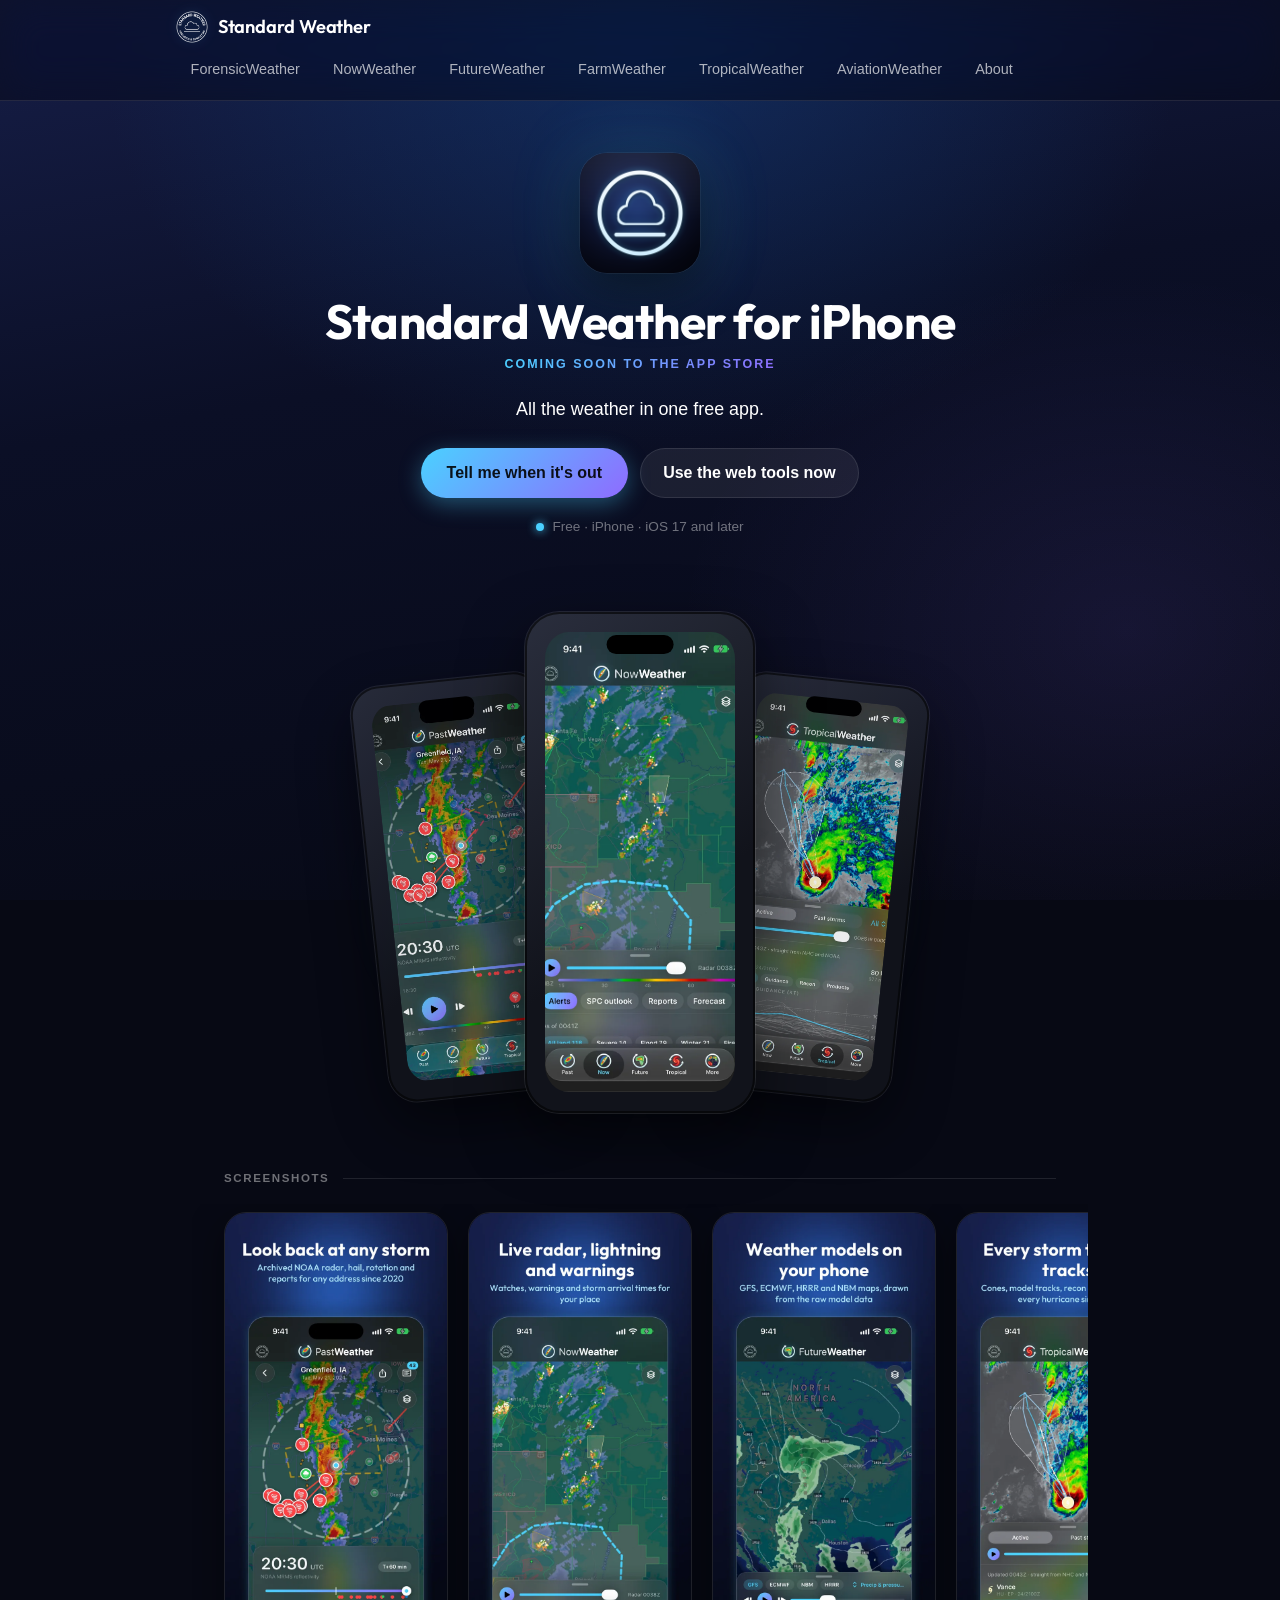
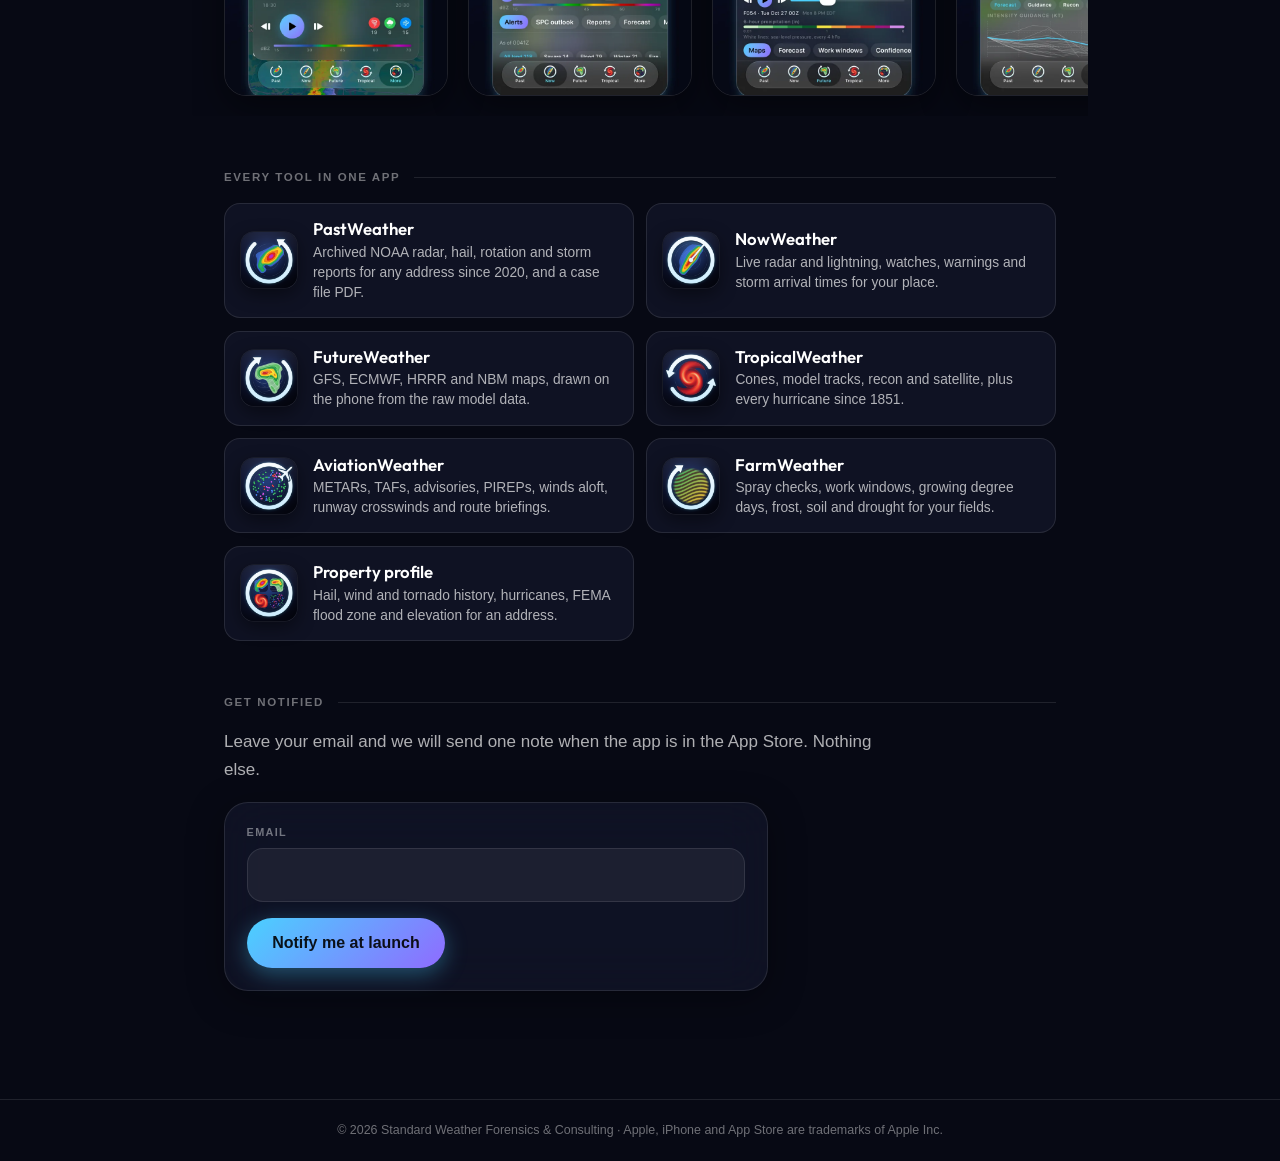
==== commit 3f41b13d: "iPhone app page: shorter intro, drop the NOAA line Co-Authored-By: Claude Opus 5.5 (1M context) <nor" ====
--- a/app/index.html
+++ b/app/index.html
@@ -87,7 +87,7 @@
       <img class="app-icon" src="img/icon.png" width="120" height="120" alt="Standard Weather app icon" />
       <h1>Standard Weather for iPhone</h1>
       <p class="tagline">Coming soon to the App Store</p>
-      <p class="lede">A whole weather service in one free app: archived radar for any storm since 2020, live radar and warnings, weather models drawn from the raw data, every hurricane since 1851, weather for pilots and for your fields.</p>
+      <p class="lede">All the weather in one free app.</p>
       <div class="app-cta">
         <a class="btn" href="#notify">Tell me when it's out</a>
         <a class="btn btn--secondary" href="/NowWeather/">Use the web tools now</a>
@@ -127,7 +127,6 @@
           <li><img src="img/tools/farm.png" width="64" height="64" alt="" /><div><b>FarmWeather</b><small>Spray checks, work windows, growing degree days, frost, soil and drought for your fields.</small></div></li>
           <li><img src="img/tools/more.png" width="64" height="64" alt="" /><div><b>Property profile</b><small>Hail, wind and tornado history, hurricanes, FEMA flood zone and elevation for an address.</small></div></li>
         </ul>
-        <p class="soft-link">Straight from NOAA and the NWS, free, with no account. Need a certified report? Request one from <a href="/ForensicWeather/#contact">ForensicWeather</a>.</p>
       </section>
 
       <section id="notify" aria-labelledby="notify-h">
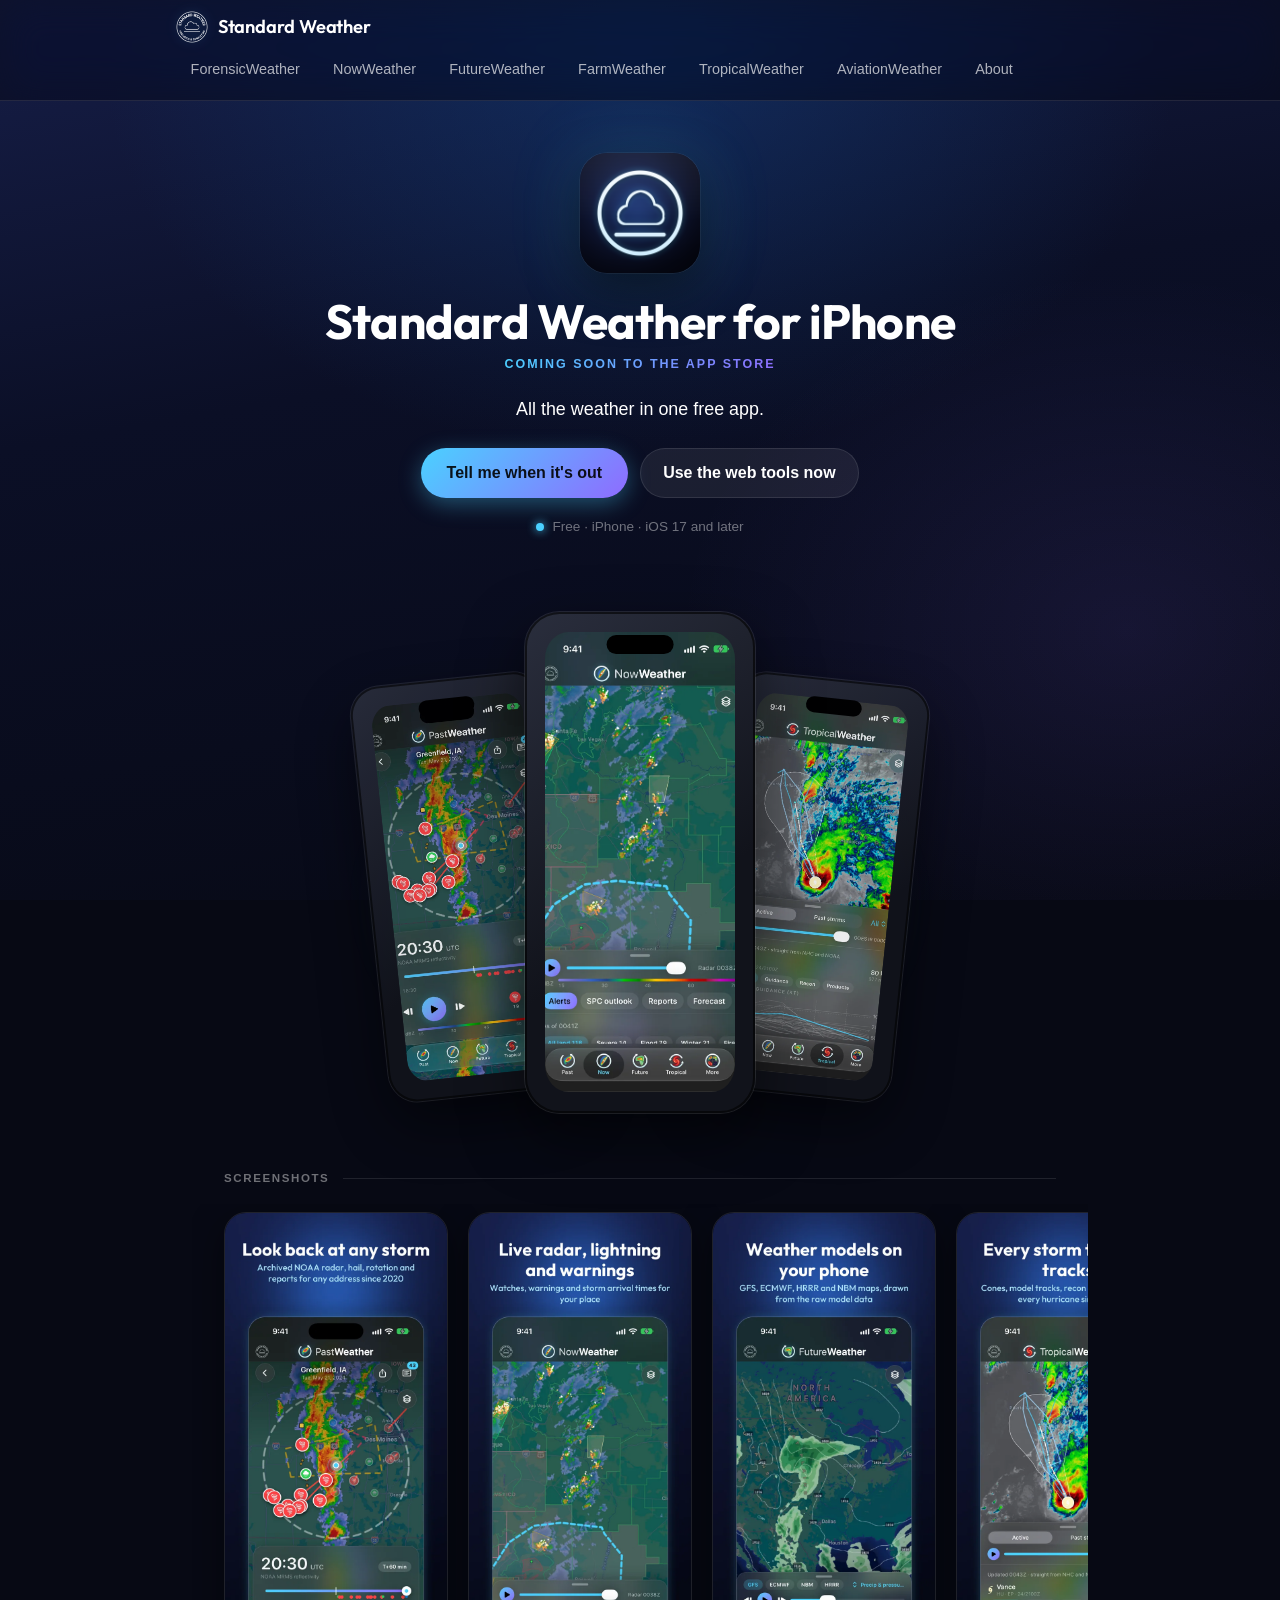
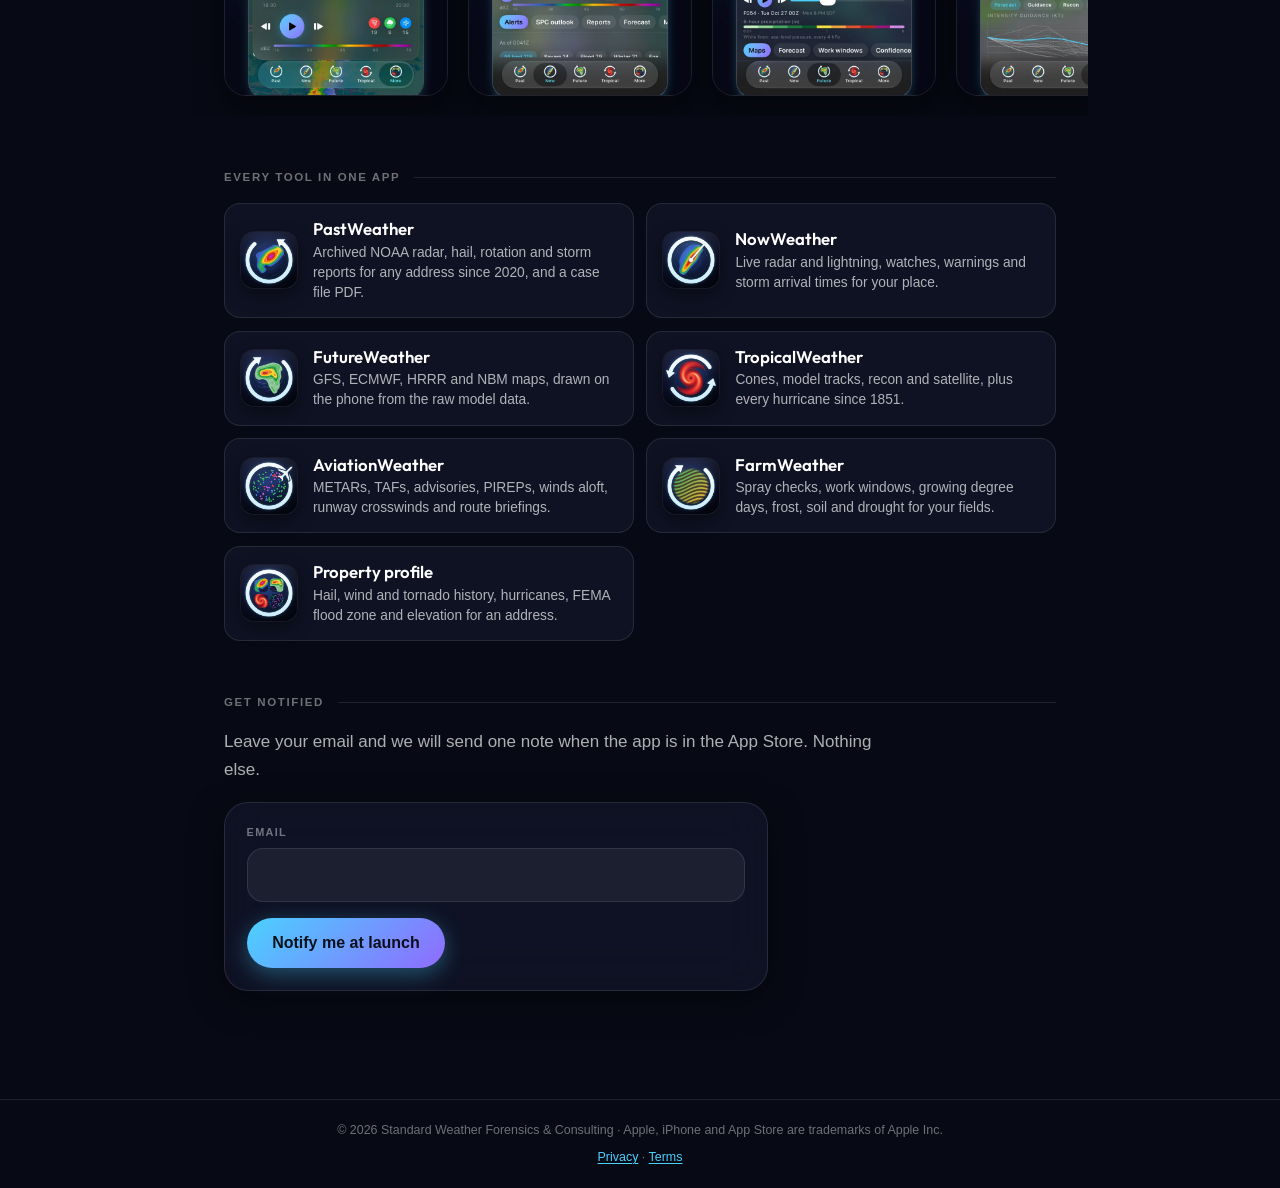
==== commit 7ab0dd81: "Add privacy notice and terms of use, linked from every page footer" ====
--- a/app/index.html
+++ b/app/index.html
@@ -6,12 +6,12 @@
   <title>Standard Weather for iPhone | Coming Soon</title>
   <meta name="description" content="The Standard Weather suite is coming to iPhone: archived radar for any storm, live radar and warnings, model maps, hurricanes, flight weather and field conditions in one free app." />
   <meta name="theme-color" content="#070914" />
-  <link rel="canonical" href="https://standardweather.github.io/app/" />
+  <link rel="canonical" href="https://standardweather.net/app/" />
   <meta property="og:type" content="website" />
-  <meta property="og:url" content="https://standardweather.github.io/app/" />
+  <meta property="og:url" content="https://standardweather.net/app/" />
   <meta property="og:title" content="Standard Weather for iPhone" />
   <meta property="og:description" content="Seven Standard Weather tools in one free iPhone app. Coming soon to the App Store." />
-  <meta property="og:image" content="https://standardweather.github.io/app/img/icon.png" />
+  <meta property="og:image" content="https://standardweather.net/app/img/icon.png" />
   <meta name="twitter:card" content="summary" />
   <meta name="twitter:title" content="Standard Weather for iPhone" />
   <meta name="twitter:description" content="Seven Standard Weather tools in one free iPhone app. Coming soon to the App Store." />
@@ -157,6 +157,7 @@
 
   <footer class="site-footer">
     <p>&copy; 2026 Standard Weather Forensics &amp; Consulting · Apple, iPhone and App Store are trademarks of Apple Inc.</p>
+    <p style="margin-top: 0.4rem;"><a href="/privacy.html">Privacy</a> · <a href="/terms.html">Terms</a></p>
   </footer>
 </body>
 </html>
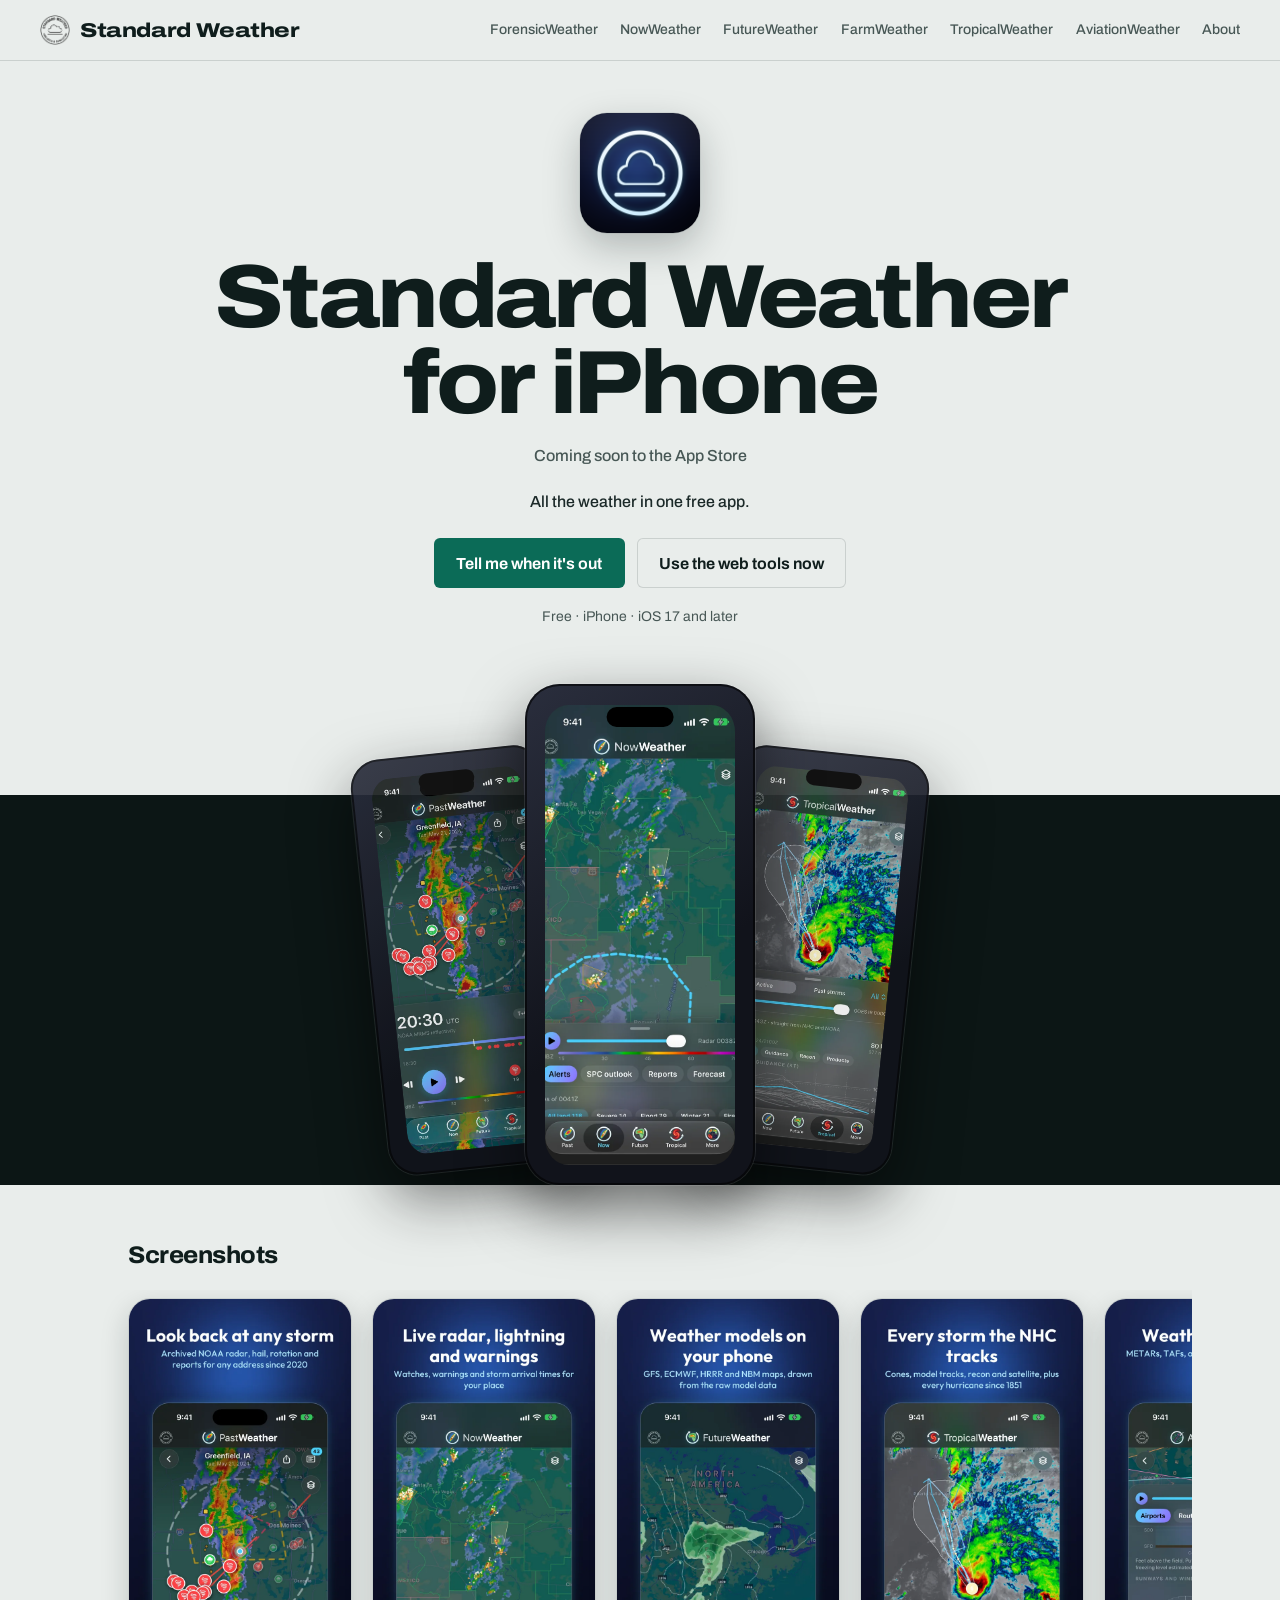
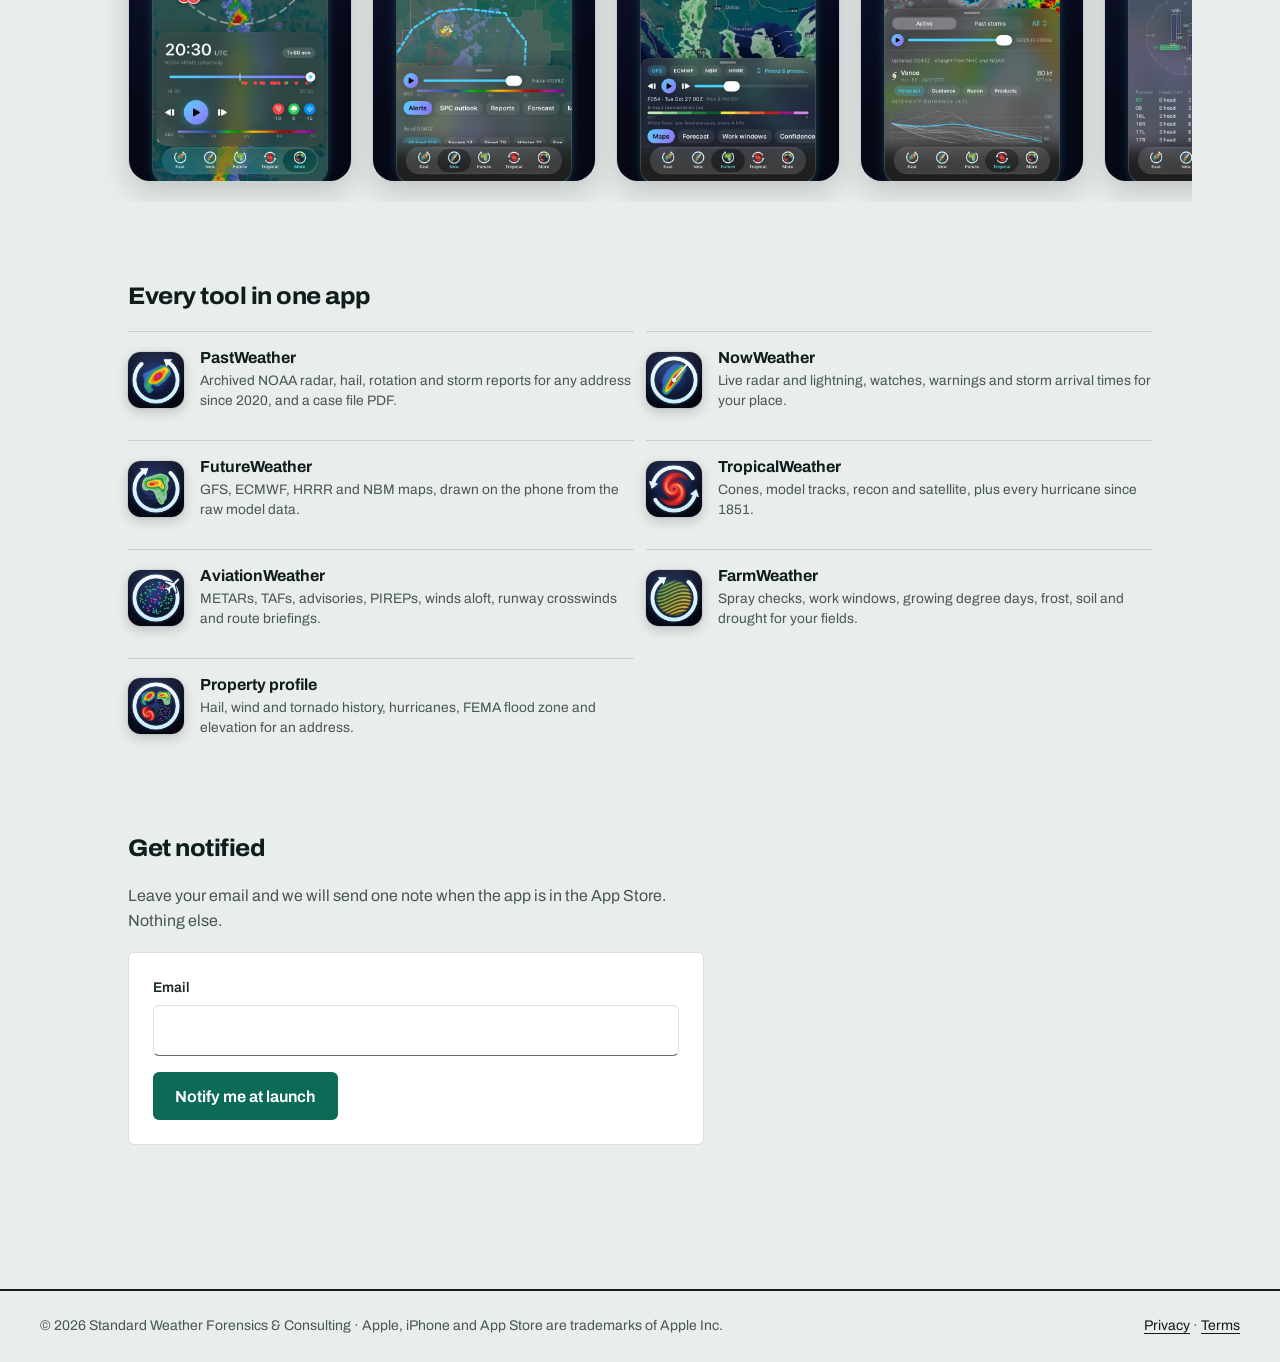
==== commit f60cc6e6: "Restyle with the chart room design: paper pages, dark map tools, Archivo type Pages move to cool cha" ====
--- a/app/index.html
+++ b/app/index.html
@@ -5,7 +5,7 @@
   <meta name="viewport" content="width=device-width, initial-scale=1.0" />
   <title>Standard Weather for iPhone | Coming Soon</title>
   <meta name="description" content="The Standard Weather suite is coming to iPhone: archived radar for any storm, live radar and warnings, model maps, hurricanes, flight weather and field conditions in one free app." />
-  <meta name="theme-color" content="#070914" />
+  <meta name="theme-color" content="#e9edeb" />
   <link rel="canonical" href="https://standardweather.net/app/" />
   <meta property="og:type" content="website" />
   <meta property="og:url" content="https://standardweather.net/app/" />
@@ -17,30 +17,32 @@
   <meta name="twitter:description" content="Seven Standard Weather tools in one free iPhone app. Coming soon to the App Store." />
   <link rel="preconnect" href="https://fonts.googleapis.com" />
   <link rel="preconnect" href="https://fonts.gstatic.com" crossorigin />
-  <link href="https://fonts.googleapis.com/css2?family=Outfit:wght@500;600;700&display=swap" rel="stylesheet" />
+  <link href="https://fonts.googleapis.com/css2?family=Archivo:wdth,wght@62..125,100..900&family=IBM+Plex+Mono:wght@400;500&display=swap" rel="stylesheet" />
   <link rel="icon" type="image/png" sizes="64x64" href="/assets/favicon-64.png" />
   <link rel="icon" type="image/png" sizes="192x192" href="/assets/icon-192.png" />
   <link rel="apple-touch-icon" href="/assets/apple-touch-icon.png" />
-  <meta name="color-scheme" content="dark" />
-  <link rel="stylesheet" href="/css/site.css?v=20261024a" />
+  <meta name="color-scheme" content="light" />
+  <link rel="stylesheet" href="/css/site.css?v=20261127" />
   <style>
     /* —— iPhone app page: app icon, phone frames, screenshot gallery —— */
     .app-hero { text-align: center; padding: clamp(2rem, 5vw, 3.25rem) 0 0; }
-    .app-icon { display: block; width: 7.5rem; height: 7.5rem; margin: 0 auto 1.4rem; border-radius: 22.5%; box-shadow: 0 0 0 0.5px var(--hairline), 0 18px 48px rgba(0, 0, 0, 0.55), 0 0 70px rgba(74, 209, 255, 0.22); }
-    .app-hero h1 { margin: 0 0 0.5rem; font-family: var(--brand); font-size: clamp(2.1rem, 6vw, 3rem); line-height: 1.05; letter-spacing: -0.015em; font-weight: 700; }
+    .app-icon { display: block; width: 7.5rem; height: 7.5rem; margin: 0 auto 1.4rem; border-radius: 22.5%; box-shadow: 0 0 0 0.5px var(--hairline), 0 14px 36px rgba(15, 29, 28, 0.25); }
+    .app-hero h1 { margin: 0 auto 0.5rem; max-width: 14ch; font-size: clamp(3rem, 7vw, 6rem); font-weight: 800; font-stretch: 112%; line-height: 0.95; letter-spacing: -0.035em; color: var(--ink); text-wrap: balance; }
     .app-hero .lede { margin: 1.25rem auto 1.5rem; }
+    .app-hero p { margin-left: auto; margin-right: auto; }
+    html, body { overflow-x: clip; }
     .app-cta { display: flex; flex-wrap: wrap; justify-content: center; gap: 0.75rem; }
     .app-cta .btn--secondary { min-height: 50px; padding: 0 1.4rem; font-size: 1rem; }
-    .soon { display: inline-flex; align-items: center; gap: 0.5rem; margin-top: 1.1rem; font-size: 0.85rem; color: var(--text3); }
-    .soon::before { content: ""; width: 8px; height: 8px; border-radius: 50%; background: var(--accent); box-shadow: 0 0 10px var(--accent); }
+    .soon { margin-top: 1.1rem; font-size: var(--fs-sm); color: var(--text2); }
+    
 
     /* A phone: the screenshot inside a dark bezel with the Dynamic Island. */
     .phone { position: relative; margin: 0; width: 100%; aspect-ratio: 402 / 874; padding: 3.2%; border-radius: 15% / 7%; background: linear-gradient(145deg, #2a2e3d, #11131b 60%); box-shadow: 0 0 0 1px rgba(255, 255, 255, 0.10), inset 0 0 0 2px rgba(0, 0, 0, 0.6), 0 24px 60px rgba(0, 0, 0, 0.55); box-sizing: border-box; }
     .phone img { display: block; width: 100%; height: 100%; border-radius: 12.5% / 5.8%; object-fit: cover; background: #070914; }
     .phone::after { content: ""; position: absolute; top: 4.6%; left: 50%; width: 29%; height: 3.9%; transform: translateX(-50%); border-radius: 999px; background: #000; }
 
-    .app-stage { position: relative; display: flex; justify-content: center; align-items: flex-end; margin: clamp(2.25rem, 6vw, 3.5rem) auto clamp(2.5rem, 6vw, 3.5rem); max-width: 40rem; }
-    .app-stage::before { content: ""; position: absolute; inset: 15% 5% 0; background: radial-gradient(closest-side, rgba(74, 209, 255, 0.22), transparent); filter: blur(10px); }
+    .app-stage { position: relative; z-index: 0; isolation: isolate; display: flex; justify-content: center; align-items: flex-end; margin: clamp(2.25rem, 6vw, 3.5rem) auto clamp(2.5rem, 6vw, 3.5rem); max-width: 40rem; }
+    .app-stage::before { content: ""; position: absolute; inset: 22% -30vw 0; background: #0c1615; z-index: -1; }
     .app-stage .phone { width: 36%; flex: none; }
     .app-stage .phone--side { width: 30%; opacity: 0.92; }
     .app-stage .phone--side:first-child { margin-right: -6%; transform: rotate(-6deg) translateY(-4%); }
@@ -50,17 +52,17 @@
     /* Screenshot gallery: swipe on a phone, a row on a wide screen. */
     .shots { display: grid; grid-auto-flow: column; grid-auto-columns: min(14rem, 62%); gap: 1.25rem; overflow-x: auto; scroll-snap-type: x mandatory; padding: 0.5rem var(--gutter) 1.25rem; margin: 0 calc(var(--gutter) * -1); list-style: none; scrollbar-width: thin; }
     .shots li { scroll-snap-align: center; }
-    .shots img { display: block; width: 100%; height: auto; border-radius: 22px; border: 1px solid var(--hairline); box-shadow: 0 12px 36px rgba(0, 0, 0, 0.45); }
+    .shots img { display: block; width: 100%; height: auto; border-radius: 22px; border: 1px solid var(--hairline); box-shadow: 0 10px 28px rgba(15, 29, 28, 0.18); }
 
     .app-tools { display: grid; gap: 0.8rem; margin: 0 0 1.25rem; padding: 0; list-style: none; }
     @media (min-width: 680px) { .app-tools { grid-template-columns: 1fr 1fr; } }
-    .app-tools li { display: flex; align-items: center; gap: 1rem; padding: 0.9rem 1rem; background: var(--glass); border: 1px solid var(--hairline); border-radius: 16px; }
-    .app-tools img { width: 3.5rem; height: 3.5rem; flex: none; border-radius: 22.5%; box-shadow: 0 0 0 0.5px var(--hairline), 0 6px 18px rgba(0, 0, 0, 0.45); }
-    .app-tools b { display: block; font: 600 1.05rem/1.25 var(--brand); color: #fff; }
+    .app-tools li { display: flex; align-items: center; gap: 1rem; padding: 1rem 0; border-top: 1px solid var(--hairline); }
+    .app-tools img { width: 3.5rem; height: 3.5rem; flex: none; border-radius: 22.5%; box-shadow: 0 0 0 0.5px var(--hairline), 0 4px 12px rgba(15, 29, 28, 0.2); }
+    .app-tools b { display: block; font: 700 var(--fs-md)/1.25 var(--font); color: var(--ink); }
     .app-tools small { display: block; margin-top: 0.2rem; font-size: 0.86rem; line-height: 1.45; color: var(--text2); }
 
-    #notify-form { padding: 1.35rem; background: var(--glass); -webkit-backdrop-filter: blur(24px) saturate(1.3); backdrop-filter: blur(24px) saturate(1.3); border: 1px solid var(--hairline); border-radius: var(--radius); box-shadow: 0 8px 36px rgba(0, 0, 0, 0.35); }
-    .thanks { padding: 1rem 1.2rem; border: 1px solid rgba(74, 209, 255, 0.35); border-radius: 16px; background: rgba(74, 209, 255, 0.10); color: #fff; max-width: 34rem; }
+    #notify-form { padding: 1.5rem; background: var(--sheet); border: 1px solid var(--hairline); border-radius: var(--radius); }
+    .thanks { padding: 1rem 1.2rem; border-left: 3px solid var(--accent); background: var(--accent-soft); color: var(--ink); max-width: 34rem; }
   </style>
 </head>
 <body>
@@ -137,7 +139,7 @@
           <input type="hidden" name="_subject" value="iPhone app launch list" />
           <input type="hidden" name="_template" value="table" />
           <input type="hidden" name="_captcha" value="false" />
-          <input type="hidden" name="_next" value="https://standardweather.github.io/app/?joined=1#notify" />
+          <input type="hidden" name="_next" value="https://standardweather.net/app/?joined=1#notify" />
           <input type="text" name="_honey" tabindex="-1" autocomplete="off" class="hp" aria-hidden="true" />
           <div class="field">
             <label for="email">Email</label>
--- a/css/site.css
+++ b/css/site.css
@@ -1,618 +1,396 @@
-/* Standard Weather — shares the ForensicWeather look: dark indigo, glass panels, cyan → violet accent. */
+/* Standard Weather: "chart room" design.
+ * Pages are printed-chart paper: cool stone, ink type, one green accent. The map tools (body.console and any .app)
+ * are dark instrument screens set into that paper. One family, Archivo, from wide display cuts to normal text;
+ * IBM Plex Mono only for raw coded text (METAR, TAF, product text) in the tools. */
+@import url("https://fonts.googleapis.com/css2?family=Archivo:wdth,wght@62..125,100..900&family=IBM+Plex+Mono:wght@400;500&display=swap");
+
 :root {
-  --bg: #070914;
-  --bg-top: #161e48;
-  --accent: #4ad1ff;
-  --accent2: #8f6bff;
-  --gradient: linear-gradient(135deg, var(--accent), var(--accent2));
-  --text: #ffffff;
-  --text2: rgba(255, 255, 255, 0.68);
-  --text3: rgba(255, 255, 255, 0.42);
-  --hairline: rgba(255, 255, 255, 0.10);
-  --glass: rgba(22, 26, 48, 0.55);
-  --glass-hi: rgba(32, 38, 68, 0.65);
+  /* Paper */
+  --bg: #e9edeb;
+  --surface: #f6f8f7;
+  --sheet: #ffffff;
+  --ink: #0f1d1c;
+  --text: #1b2928;
+  --text2: #475755;
+  --text3: #5d6c6a;
+  --hairline: rgba(15, 29, 28, 0.14);
+  --rule-strong: #0f1d1c;
+  --accent: #0b6b57;
+  --accent-hi: #08513f;
+  --accent-soft: rgba(11, 107, 87, 0.1);
+  --on-accent: #ffffff;
+  --field: #ffffff;
+  --err: #b4441a;
+  --ok: #1d7a3e;
+  --tornado: #d0281e;
+  --hail: #1f9d55;
+  --wind: #1c64d8;
+  /* Older names, kept so page-level styles still resolve. */
+  --glass: var(--surface);
+  --glass-hi: var(--sheet);
+  --gradient: var(--accent);
+  --bg-top: var(--bg);
+  --accent2: var(--accent);
+
+  --font: "Archivo", -apple-system, BlinkMacSystemFont, "Segoe UI", Roboto, sans-serif;
+  --brand: var(--font);
+  --code: "IBM Plex Mono", ui-monospace, Menlo, monospace;
+  --max: 64rem;
+  --max-wide: 84rem;
+  --measure: 65ch;
+  --gutter: clamp(1.25rem, 4vw, 2.5rem);
+  --radius: 6px;
+  --ease: cubic-bezier(0.22, 1, 0.36, 1);
+  /* Type scale: three steps for body text, plus the page title and the wordmark. */
+  --fs-sm: 0.875rem;
+  --fs-md: 1rem;
+  --fs-lg: 1.5rem;
+  color-scheme: light;
+}
+
+/* The instrument screen: the map tools, whole-page (body.console) or set into a page (.app). */
+body.console, .app {
+  --bg: #0c1615;
+  --surface: #121e1d;
+  --sheet: #172423;
+  --ink: #f2f6f5;
+  --text: #e4ebe9;
+  --text2: #a9b8b5;
+  --text3: #8d9e9b;
+  --hairline: rgba(226, 238, 235, 0.12);
+  --accent: #5fd3b0;
+  --accent-hi: #8ce4ca;
+  --accent-soft: rgba(95, 211, 176, 0.13);
+  --on-accent: #06201a;
   --field: rgba(255, 255, 255, 0.06);
-  --err: #ff9f43;
-  --tornado: #ff453a;
-  --hail: #30d158;
-  --wind: #0a84ff;
-  --font: -apple-system, BlinkMacSystemFont, "SF Pro Text", "Segoe UI", Roboto, "Helvetica Neue", Arial, sans-serif;
-  --brand: "Outfit", var(--font);
-  --max: 52rem;
-  --max-wide: 58rem;
-  --gutter: clamp(1rem, 4vw, 2rem);
-  --radius: 24px;
+  --err: #ffa25c;
+  --ok: #5fd38a;
+  --tornado: #ff5a4f;
+  --hail: #3fd27a;
+  --wind: #4f9bff;
   color-scheme: dark;
 }
 
 *, *::before, *::after { box-sizing: border-box; }
 
-html { scroll-behavior: smooth; background: var(--bg); }
+html { background: var(--bg); -webkit-text-size-adjust: 100%; }
+@media (prefers-reduced-motion: no-preference) { html { scroll-behavior: smooth; } }
 @media (prefers-reduced-motion: reduce) {
-  html { scroll-behavior: auto; }
-  * { transition: none !important; }
+  *, *::before, *::after { transition: none !important; animation: none !important; }
 }
 
 body {
   margin: 0;
   min-height: 100vh;
   min-height: 100dvh;
-  color: var(--text);
-  font-family: var(--font);
-  font-size: 1.0625rem;
-  line-height: 1.65;
-  -webkit-font-smoothing: antialiased;
   display: flex;
   flex-direction: column;
-  /* Indigo → near-black with a soft light pool, like the app icon background. */
-  background:
-    radial-gradient(60vmax 45vmax at 50% 6%, rgba(18, 60, 120, 0.55), transparent 70%),
-    radial-gradient(50vmax 40vmax at 88% 70%, rgba(143, 107, 255, 0.10), transparent 70%),
-    linear-gradient(170deg, var(--bg-top) 0%, #0b0f26 40%, var(--bg) 100%);
-  background-attachment: fixed;
+  color: var(--text);
+  background: var(--bg);
+  font-family: var(--font);
+  font-size: var(--fs-md);
+  line-height: 1.6;
+  font-variant-numeric: tabular-nums;
+  -webkit-font-smoothing: antialiased;
 }
 
 a {
   color: var(--accent);
   text-decoration-thickness: 1px;
-  text-underline-offset: 0.18em;
-}
-a:hover { color: #8be3ff; }
+  text-underline-offset: 0.2em;
+  transition: color 160ms var(--ease);
+}
+a:hover { color: var(--accent-hi); }
 
 .shell {
   width: min(100% - (var(--gutter) * 2), var(--max));
   margin: 0 auto;
-  padding: 0 0 3.5rem;
+  padding: 0 0 4rem;
   flex: 1;
 }
 .shell--wide { width: min(100% - (var(--gutter) * 2), var(--max-wide)); }
 
-/* —— Site nav (frosted bar, like the app's brand bar) —— */
+/* —— Site nav: one line of paper, the wordmark set wide and heavy —— */
 .site-nav {
   position: sticky;
   top: 0;
   z-index: 1000;
-  background: rgba(8, 10, 22, 0.55);
-  -webkit-backdrop-filter: blur(20px) saturate(1.4);
-  backdrop-filter: blur(20px) saturate(1.4);
-  border-bottom: 0.5px solid var(--hairline);
+  background: #e9edeb;
+  border-bottom: 1px solid rgba(15, 29, 28, 0.14);
+  color-scheme: light;
 }
 .site-nav__inner {
   width: min(100% - (var(--gutter) * 2), var(--max-wide));
   margin: 0 auto;
   display: flex;
-  flex-wrap: wrap;
+  flex-wrap: nowrap;
   align-items: center;
   justify-content: space-between;
-  gap: 0.5rem 1.25rem;
-  padding: 0.7rem 0;
+  gap: 0.5rem 2rem;
+  min-height: 3.75rem;
 }
 .site-nav__brand {
+  flex: none;
   display: inline-flex;
   align-items: center;
   gap: 0.6rem;
   text-decoration: none;
-  color: #fff;
-  font-family: var(--brand);
-  font-weight: 600;
-  font-size: 1.15rem;
-  letter-spacing: -0.005em;
-}
-.site-nav__brand:hover { color: #fff; }
-.site-nav__brand img {
-  width: 2rem;
-  height: 2rem;
-  display: block;
-  filter: drop-shadow(0 0 6px rgba(74, 209, 255, 0.35));
-}
+  color: #0f1d1c;
+  font-family: var(--font);
+  font-size: 1.25rem;
+  font-weight: 800;
+  font-stretch: 125%;
+  letter-spacing: -0.02em;
+  line-height: 1;
+}
+.site-nav__brand:hover { color: #0f1d1c; }
+/* The seal is a white mark: print it in ink on paper. */
+.site-nav__brand img { width: 1.9rem; height: 1.9rem; display: block; filter: brightness(0) saturate(100%); opacity: 0.9; }
 .site-nav__links {
   display: flex;
-  flex-wrap: wrap;
-  gap: 0.25rem;
+  flex-wrap: nowrap;
+  gap: 0 1.4rem;
   list-style: none;
   margin: 0;
   padding: 0;
-  font-size: 0.9rem;
+  min-width: 0;
+  overflow-x: auto;
+  scrollbar-width: none;
+  font-size: var(--fs-sm);
   font-weight: 500;
 }
+.site-nav__links::-webkit-scrollbar { display: none; }
 .site-nav__links a {
   display: block;
+  white-space: nowrap;
+  text-decoration: none;
+  color: #475755;
+  padding: 1.15rem 0 1rem;
+  border-bottom: 3px solid transparent;
+  transition: color 160ms var(--ease), border-color 160ms var(--ease);
+}
+.site-nav__links a:hover { color: #0f1d1c; }
+.site-nav__links a[aria-current="page"] { color: #0f1d1c; font-weight: 700; border-bottom-color: #0b6b57; }
+.site-nav a:focus-visible { outline: 2px solid #0b6b57; outline-offset: 2px; }
+/* On a phone: the wordmark on its own line, then the links in one row that scrolls sideways. */
+@media (max-width: 900px) {
+  .site-nav__inner { flex-wrap: wrap; gap: 0; padding-top: 0.75rem; }
+  .site-nav__links { width: calc(100% + var(--gutter) * 2); margin: 0 calc(var(--gutter) * -1); padding: 0 var(--gutter); gap: 0 1.2rem; }
+  .site-nav__links a { padding: 0.7rem 0 0.6rem; }
+}
+
+/* —— Page heads: a left-set title in wide display type, one plain supporting line —— */
+.page-header {
+  padding: clamp(2.5rem, 7vw, 5rem) 0 clamp(2rem, 5vw, 3.5rem);
+  border-bottom: 1px solid var(--hairline);
+  margin-bottom: clamp(2rem, 5vw, 3.5rem);
+}
+.page-header .logo { display: none; }
+.page-header h1, .masthead h1 {
+  margin: 0;
+  max-width: 18ch;
+  font-family: var(--font);
+  font-size: clamp(2.75rem, 6.5vw, 5.5rem);
+  font-weight: 800;
+  font-stretch: 112%;
+  line-height: 0.95;
+  letter-spacing: -0.035em;
+  color: var(--ink);
+  text-wrap: balance;
+}
+.tagline {
+  margin: 1.1rem 0 0;
+  max-width: var(--measure);
+  font-size: var(--fs-md);
+  font-weight: 500;
+  color: var(--text2);
+}
+
+section { margin-bottom: clamp(3rem, 7vw, 5rem); }
+
+h2 {
+  margin: 0 0 1.25rem;
+  font-family: var(--font);
+  font-size: var(--fs-lg);
+  font-weight: 750;
+  font-stretch: 105%;
+  line-height: 1.2;
+  letter-spacing: -0.02em;
+  color: var(--ink);
+}
+h3 {
+  margin: 0 0 0.5rem;
+  font-family: var(--font);
+  font-size: var(--fs-md);
+  font-weight: 700;
+  line-height: 1.3;
+  color: var(--ink);
+}
+
+p { margin: 0 0 1.1rem; max-width: var(--measure); color: var(--text2); }
+.lede { max-width: var(--measure); color: var(--text); font-weight: 500; }
+strong, b { color: var(--ink); }
+
+/* —— Grouped content: rules and whitespace, no boxes —— */
+.services { display: grid; gap: 2rem 2.5rem; }
+@media (min-width: 680px) { .services { grid-template-columns: 1fr 1fr; } }
+.service { padding-top: 1rem; border-top: 2px solid var(--rule-strong); display: flex; flex-direction: column; }
+.service p { margin: 0; flex: 1; }
+.panel, .handoff, #contact-form { background: var(--sheet); border: 1px solid var(--hairline); border-radius: var(--radius); }
+
+.soft-link { margin-top: 1.5rem; }
+.soft-link a { font-weight: 600; }
+
+/* —— Tool index: the home page's directory, one ruled row per tool —— */
+.tools { margin: 0 0 1.5rem; padding: 0; list-style: none; border-top: 2px solid var(--rule-strong); }
+.tools li { border-bottom: 1px solid var(--hairline); }
+.tools a {
+  display: grid;
+  grid-template-columns: minmax(12rem, 18rem) 1fr auto;
+  align-items: baseline;
+  gap: 0.25rem 2rem;
+  padding: 1.15rem 0.25rem;
   text-decoration: none;
   color: var(--text2);
-  padding: 0.38rem 0.85rem;
-  border-radius: 999px;
-  border: 1px solid transparent;
-  transition: background 0.15s, color 0.15s;
-}
-.site-nav__links a:hover { color: #fff; background: rgba(255, 255, 255, 0.07); }
-.site-nav__links a[aria-current="page"] {
-  color: #fff;
-  background: rgba(74, 209, 255, 0.14);
-  border-color: rgba(74, 209, 255, 0.35);
-}
-/* On a phone the links stay on one row that scrolls sideways instead of stacking three deep. */
-@media (max-width: 640px) {
-  .site-nav__links { flex-wrap: nowrap; overflow-x: auto; scrollbar-width: none; width: calc(100% + var(--gutter) * 2); margin: 0 calc(var(--gutter) * -1); padding: 0 var(--gutter); font-size: 0.86rem; }
-  .site-nav__links::-webkit-scrollbar { display: none; }
-  .site-nav__links a { white-space: nowrap; padding: 0.32rem 0.75rem; }
-}
-
-/* —— Typography / layout —— */
-.page-header {
-  text-align: center;
-  padding: clamp(2rem, 5vw, 3.25rem) 0 clamp(1.75rem, 4vw, 2.5rem);
-}
-.page-header .logo {
-  display: block;
-  width: min(100%, 10.5rem);
-  height: auto;
-  margin: 0 auto 1.4rem;
-  filter: drop-shadow(0 0 24px rgba(74, 209, 255, 0.25));
-}
-.page-header h1 {
-  margin: 0 0 0.5rem;
-  font-family: var(--brand);
-  font-size: clamp(2.1rem, 6vw, 3rem);
-  line-height: 1.05;
-  letter-spacing: -0.015em;
-  font-weight: 700;
-  color: #fff;
-}
-.tagline {
-  margin: 0 auto;
-  font-size: 0.78rem;
-  letter-spacing: 0.16em;
-  text-transform: uppercase;
-  font-weight: 600;
-  background: var(--gradient);
-  -webkit-background-clip: text;
-  background-clip: text;
-  color: transparent;
-  width: fit-content;
-}
-
-section { margin-bottom: clamp(2.25rem, 5vw, 3.25rem); }
-
-h2 {
-  margin: 0 0 1rem;
-  font-size: 0.72rem;
-  letter-spacing: 0.14em;
-  text-transform: uppercase;
-  font-weight: 600;
-  color: var(--text3);
-  display: flex;
-  align-items: center;
-  gap: 0.85rem;
-}
-h2::after { content: ""; flex: 1; height: 1px; background: var(--hairline); }
-
-h3 {
-  margin: 0 0 0.55rem;
-  font-family: var(--brand);
-  font-size: 1.2rem;
-  font-weight: 600;
-  letter-spacing: -0.005em;
-  color: #fff;
-  line-height: 1.25;
-}
-
-p {
-  margin: 0 0 1.1rem;
-  max-width: 42rem;
-  color: var(--text2);
-}
-
-.lede { font-size: 1.12rem; max-width: 40rem; color: var(--text); }
-
-/* Glass surfaces */
-.service, .steps li, .panel, .handoff, #contact-form {
-  background: var(--glass);
-  -webkit-backdrop-filter: blur(24px) saturate(1.3);
-  backdrop-filter: blur(24px) saturate(1.3);
-  border: 1px solid var(--hairline);
-  border-radius: var(--radius);
-  box-shadow: 0 8px 36px rgba(0, 0, 0, 0.35);
-}
-
-.services { display: grid; gap: 1rem; }
-@media (min-width: 680px) {
-  .services { grid-template-columns: 1fr 1fr; gap: 1.15rem; }
-}
-
-.service {
-  padding: 1.35rem 1.3rem 1.4rem;
-  display: flex;
-  flex-direction: column;
-  min-height: 100%;
-  transition: background 0.2s ease, border-color 0.2s ease, transform 0.2s ease;
-}
-.service:hover { background: var(--glass-hi); border-color: rgba(74, 209, 255, 0.25); transform: translateY(-2px); }
-.service p { margin: 0; flex: 1; font-size: 0.98rem; }
-
-.soft-link { margin-top: 1rem; font-size: 0.95rem; }
-
-/* —— Tool cards (home page, ForensicWeather): the tool's name and what it has; the whole card is the link —— */
-.tools { display: grid; gap: 0.8rem; margin: 0 0 1.6rem; padding: 0; list-style: none; }
-@media (min-width: 560px) { .tools { grid-template-columns: 1fr 1fr; } }
-@media (min-width: 860px) { .tools { grid-template-columns: repeat(3, 1fr); } }
-.tools a {
-  display: flex; flex-direction: column; gap: 0.3rem; height: 100%; box-sizing: border-box; padding: 1rem 1.1rem 1.05rem;
-  text-decoration: none; color: var(--text2); background: var(--glass); border: 1px solid var(--hairline); border-radius: 16px;
-  transition: background 0.2s ease, border-color 0.2s ease, transform 0.2s ease;
-}
-.tools a:hover { background: var(--glass-hi); border-color: rgba(74, 209, 255, 0.3); transform: translateY(-2px); color: var(--text2); }
+  transition: background-color 180ms var(--ease);
+}
+.tools a::after { content: "→"; color: var(--accent); font-weight: 700; transition: transform 180ms var(--ease); }
+.tools a:hover { background: var(--surface); color: var(--text2); }
+.tools a:hover::after { transform: translateX(4px); }
 .tools a:focus-visible { outline: 2px solid var(--accent); outline-offset: 2px; }
-.tools b { font: 600 1.08rem/1.25 var(--brand); color: #fff; }
-.tools b::after { content: " →"; color: var(--accent); }
-.tools small { font-size: 0.86rem; line-height: 1.45; color: var(--text2); }
-.soft-link a { font-weight: 600; }
+.tools b { font-size: var(--fs-lg); font-weight: 750; font-stretch: 110%; letter-spacing: -0.02em; line-height: 1.15; color: var(--ink); }
+.tools small { font-size: var(--fs-md); line-height: 1.5; }
+@media (max-width: 680px) {
+  .tools a { grid-template-columns: 1fr auto; }
+  .tools small { grid-column: 1; grid-row: 2; }
+  .tools a::after { grid-column: 2; grid-row: 1; }
+}
 
 /* —— Forms —— */
-form { display: grid; gap: 1rem; max-width: 34rem; }
-#contact-form { padding: 1.35rem; }
+form { display: grid; gap: 1rem; max-width: 36rem; }
+#contact-form { padding: 1.5rem; }
 .hp { position: absolute; left: -10000px; width: 1px; height: 1px; overflow: hidden; }
-.field { display: grid; gap: 0.4rem; }
-.field-row { display: grid; gap: 0.85rem; }
-@media (min-width: 520px) {
-  .field-row { grid-template-columns: 1.2fr 1fr; }
-}
-label {
-  font-size: 0.68rem;
-  letter-spacing: 0.12em;
-  text-transform: uppercase;
-  font-weight: 600;
-  color: var(--text3);
-}
+.field { display: grid; gap: 0.35rem; }
+.field-row { display: grid; gap: 1rem; }
+@media (min-width: 520px) { .field-row { grid-template-columns: 1.2fr 1fr; } }
+label { font-size: var(--fs-sm); font-weight: 600; color: var(--text); }
 input, textarea, select {
   width: 100%;
   font: inherit;
-  font-size: 1rem;
+  font-size: var(--fs-md);
   color: var(--text);
   background: var(--field);
   border: 1px solid var(--hairline);
-  border-radius: 16px;
-  padding: 0.8rem 0.95rem;
+  border-bottom-color: var(--text3);
+  border-radius: var(--radius);
+  padding: 0.75rem 0.9rem;
   appearance: none;
-  transition: border-color 0.15s, box-shadow 0.15s;
+  transition: border-color 160ms var(--ease), box-shadow 160ms var(--ease);
 }
 input::placeholder, textarea::placeholder { color: var(--text3); }
 textarea { resize: vertical; min-height: 8rem; }
-input:focus, textarea:focus, select:focus {
-  outline: none;
-  border-color: rgba(74, 209, 255, 0.6);
-  box-shadow: 0 0 0 3px rgba(74, 209, 255, 0.18);
-}
-input[type="datetime-local"]::-webkit-calendar-picker-indicator { filter: invert(1); opacity: 0.6; }
-
-/* Primary call-to-action: gradient capsule. */
+input:focus, textarea:focus, select:focus { outline: none; border-color: var(--accent); box-shadow: 0 0 0 3px var(--accent-soft); }
+.app input[type="datetime-local"]::-webkit-calendar-picker-indicator, .app input[type="date"]::-webkit-calendar-picker-indicator { filter: invert(1); opacity: 0.6; }
+
+/* Primary action: a solid block of accent. */
 button, .btn {
   justify-self: start;
   display: inline-flex;
   align-items: center;
   justify-content: center;
-  min-height: 50px;
-  padding: 0 1.6rem;
+  min-height: 48px;
+  padding: 0 1.4rem;
   border: 0;
-  border-radius: 999px;
-  background: var(--gradient);
-  color: rgba(0, 0, 0, 0.9);
+  border-radius: var(--radius);
+  background: var(--accent);
+  color: var(--on-accent);
   font-family: inherit;
-  font-size: 1rem;
-  font-weight: 600;
+  font-size: var(--fs-md);
+  font-weight: 650;
   cursor: pointer;
   text-decoration: none;
-  box-shadow: 0 6px 22px rgba(74, 209, 255, 0.35);
-  transition: transform 0.2s cubic-bezier(.3, 1.6, .5, 1), filter 0.15s;
-}
-button:hover, .btn:hover { filter: brightness(1.06); color: rgba(0, 0, 0, 0.9); }
-button:active, .btn:active { transform: scale(0.97); }
+  transition: background-color 160ms var(--ease), transform 160ms var(--ease);
+}
+button:hover, .btn:hover { background: var(--accent-hi); color: var(--on-accent); }
+button:active, .btn:active { transform: translateY(1px); }
 button:focus-visible, .btn:focus-visible, a:focus-visible { outline: 2px solid var(--accent); outline-offset: 3px; }
-button:disabled { background: rgba(255, 255, 255, 0.12); color: rgba(255, 255, 255, 0.4); box-shadow: none; cursor: default; }
+button:disabled { background: var(--hairline); color: var(--text3); cursor: default; }
 .btn--secondary {
-  background: rgba(255, 255, 255, 0.07);
-  color: #fff;
-  border: 1px solid var(--hairline);
-  box-shadow: none;
+  background: transparent;
+  color: var(--ink);
+  box-shadow: inset 0 0 0 1px var(--hairline);
   min-height: 40px;
-  font-size: 0.92rem;
+  font-size: var(--fs-sm);
   padding: 0 1rem;
 }
-.btn--secondary:hover { background: rgba(74, 209, 255, 0.16); color: #fff; }
-.btn--block { width: 100%; justify-self: stretch; min-height: 54px; font-size: 1.05rem; }
+.btn--secondary:hover { background: var(--surface); color: var(--ink); }
+.btn--block { width: 100%; justify-self: stretch; min-height: 52px; }
 
 /* —— About —— */
-.about-seal {
-  float: right;
-  width: min(100%, 8.5rem);
-  height: auto;
-  margin: 0 0 1rem 1.5rem;
-  shape-outside: circle(50%);
-  opacity: 0.9;
-}
+.about-seal { display: none; }
 .prose::after { content: ""; display: table; clear: both; }
-.steps {
-  list-style: none;
-  margin: 0;
-  padding: 0;
-  display: grid;
-  gap: 1rem;
-  counter-reset: step;
-}
-@media (min-width: 760px) {
-  .steps { grid-template-columns: repeat(3, 1fr); }
-}
-.steps li { padding: 1.2rem 1.25rem 1.3rem; counter-increment: step; }
-.steps li strong {
-  display: flex;
-  align-items: center;
-  gap: 0.6rem;
-  margin-bottom: 0.5rem;
-  font-family: var(--brand);
-  font-size: 1.1rem;
-  font-weight: 600;
-  color: #fff;
-}
-.steps li strong::before {
-  content: counter(step);
-  display: grid;
-  place-items: center;
-  width: 1.6rem;
-  height: 1.6rem;
-  border-radius: 50%;
-  background: var(--gradient);
-  color: rgba(0, 0, 0, 0.85);
-  font-family: var(--font);
-  font-size: 0.8rem;
-  font-weight: 700;
-}
-.steps li p { margin: 0; max-width: none; font-size: 0.97rem; }
-
-/* —— PastWeather —— */
-.pw-brand { text-align: center; padding: clamp(1.75rem, 4vw, 2.5rem) 0 0.25rem; }
-.pw-icon {
-  display: block;
-  width: 88px;
-  height: 88px;
-  margin: 0 auto 1rem;
-  border-radius: 22.5%;
-  box-shadow: 0 0 0 0.5px var(--hairline), 0 14px 40px rgba(0, 0, 0, 0.5), 0 0 60px rgba(74, 209, 255, 0.18);
-}
-.pw-brand .name {
-  margin: 0 auto;
-  max-width: none;
-  font-family: var(--brand);
-  font-size: clamp(2.1rem, 6vw, 2.7rem);
-  line-height: 1.05;
-  letter-spacing: -0.01em;
-  color: #fff;
-}
-.pw-brand .name .past { font-weight: 500; color: rgba(255, 255, 255, 0.78); }
-.pw-brand .name .weather { font-weight: 700; }
-.pw-helper {
-  text-align: center;
-  color: var(--text2);
-  margin: 0.6rem auto 1.5rem;
-  font-size: 0.98rem;
-}
-.pw-query {
-  margin: 0 auto 1.5rem;
-  padding: 1.25rem;
-  display: grid;
-  gap: 1rem;
-  background: var(--glass);
-  -webkit-backdrop-filter: blur(24px) saturate(1.3);
-  backdrop-filter: blur(24px) saturate(1.3);
-  border: 1px solid var(--hairline);
-  border-radius: var(--radius);
-  box-shadow: 0 8px 36px rgba(0, 0, 0, 0.35);
-}
-.pw-error { color: var(--err); font-size: 0.95rem; margin: 0; max-width: none; }
-.pw-footnote {
-  margin: 0.75rem auto 0;
-  font-size: 0.8rem;
-  line-height: 1.5;
-  color: var(--text3);
-  max-width: none;
-  text-align: center;
-}
-
+.steps { list-style: none; margin: 0; padding: 0; display: grid; gap: 2rem 2.5rem; }
+@media (min-width: 760px) { .steps { grid-template-columns: repeat(3, 1fr); } }
+.steps li { padding-top: 1rem; border-top: 2px solid var(--rule-strong); }
+.steps li strong { display: block; margin-bottom: 0.4rem; font-size: var(--fs-md); font-weight: 700; color: var(--ink); }
+.steps li p { margin: 0; max-width: none; }
+
+/* —— Shared result pieces (reports list, radar box, hand-off note) —— */
 .pw-results[hidden] { display: none !important; }
 .pw-results { display: grid; gap: 1rem; margin-top: 0.5rem; }
-
-.meta-chip {
-  display: inline-flex;
-  flex-direction: column;
-  gap: 0.15rem;
-  justify-self: start;
-  font-size: 0.95rem;
-  font-weight: 600;
-  color: #fff;
-  padding: 0.55rem 1rem;
-  border: 1px solid var(--hairline);
-  border-radius: 999px;
-  background: var(--glass);
-  -webkit-backdrop-filter: blur(20px);
-  backdrop-filter: blur(20px);
-}
-.meta-chip.sub { font-size: 0.82rem; font-weight: 500; color: var(--accent); }
-
+.pw-error { color: var(--err); margin: 0; max-width: none; }
 .panel { overflow: hidden; }
-.panel > h2,
-.panel__title {
-  margin: 0;
-  padding: 0.9rem 1rem 0.65rem;
-  font-size: 0.68rem;
-  letter-spacing: 0.12em;
-  text-transform: uppercase;
-  color: var(--text3);
-  font-weight: 600;
-}
-.panel > h2::after, .panel__title::after { display: none; }
-
-#radar-map { height: 280px; width: 100%; background: #0d1020; }
-@media (min-width: 720px) {
-  #radar-map { height: 360px; }
-}
-.radar-empty,
-.radar-loading {
-  height: 280px;
-  display: flex;
-  align-items: center;
-  justify-content: center;
-  padding: 1.25rem;
-  text-align: center;
-  color: var(--text2);
-  background: #0d1020;
-  font-size: 0.95rem;
-  font-weight: 500;
-}
-@media (min-width: 720px) {
-  .radar-empty, .radar-loading { height: 360px; }
-}
+.panel > h2, .panel__title { margin: 0; padding: 0.9rem 1rem 0.6rem; font-size: var(--fs-sm); font-weight: 700; color: var(--text2); }
+
+#radar-map { height: min(52vh, 560px); width: 100%; background: #0c1615; }
+.radar-wrap { position: relative; }
+.radar-empty, .radar-loading { height: 300px; display: flex; align-items: center; justify-content: center; padding: 1.25rem; text-align: center; color: var(--text2); background: var(--surface); }
 .radar-badge {
-  position: absolute;
-  right: 0.6rem;
-  top: 0.6rem;
-  z-index: 500;
-  font-size: 0.65rem;
-  font-weight: 600;
-  letter-spacing: 0.06em;
-  text-transform: uppercase;
-  color: var(--text2);
-  background: rgba(8, 10, 22, 0.7);
-  padding: 0.22rem 0.55rem;
-  border-radius: 999px;
-  pointer-events: none;
-}
-.radar-wrap { position: relative; }
-
-.demo-radar {
-  height: 280px;
-  background:
-    radial-gradient(circle at 35% 45%, rgba(40, 175, 95, 0.55), transparent 42%),
-    radial-gradient(circle at 58% 52%, rgba(250, 205, 30, 0.4), transparent 35%),
-    radial-gradient(circle at 48% 40%, rgba(225, 35, 30, 0.45), transparent 28%),
-    linear-gradient(180deg, #1a2140 0%, #0d1020 100%);
-  position: relative;
-}
-@media (min-width: 720px) {
-  .demo-radar { height: 360px; }
-}
-.demo-radar .pin {
-  position: absolute;
-  left: 48%;
-  top: 44%;
-  width: 14px;
-  height: 14px;
-  margin: -7px 0 0 -7px;
-  border: 2.5px solid #fff;
-  border-radius: 50%;
-  background: var(--accent);
-  box-shadow: 0 0 0 6px rgba(74, 209, 255, 0.2);
-}
-
-.reports { margin: 0; padding: 0 0 4px; list-style: none; }
-.reports li {
-  position: relative;
-  padding: 0.8rem 1rem 0.8rem 2.2rem;
-  border-top: 1px solid var(--hairline);
-  font-size: 0.95rem;
-  line-height: 1.4;
-  color: var(--text);
-}
-.reports li:not(.reports-empty)::before {
-  content: "";
-  position: absolute;
-  left: 1rem;
-  top: 1.15rem;
-  width: 10px;
-  height: 10px;
-  border-radius: 50%;
-  background: var(--dot, #8e8e93);
-  box-shadow: 0 0 8px var(--dot, transparent);
-}
+  position: absolute; right: 0.6rem; top: 0.6rem; z-index: 500; pointer-events: none;
+  font-size: var(--fs-sm); font-weight: 600; color: #e4ebe9; background: rgba(12, 22, 21, 0.85); padding: 0.2rem 0.55rem; border-radius: 4px;
+}
+
+.reports { margin: 0; padding: 0; list-style: none; }
+.reports li { position: relative; padding: 0.8rem 1rem 0.8rem 2.2rem; border-top: 1px solid var(--hairline); line-height: 1.4; color: var(--text); }
+.reports li:not(.reports-empty)::before { content: ""; position: absolute; left: 1rem; top: 1.15rem; width: 10px; height: 10px; border-radius: 50%; background: var(--dot, #8e8e93); }
 .reports li.tornado { --dot: var(--tornado); }
 .reports li.hail { --dot: var(--hail); }
 .reports li.wind { --dot: var(--wind); }
-.reports .t {
-  display: block;
-  font-size: 0.7rem;
-  letter-spacing: 0.08em;
-  text-transform: uppercase;
-  color: var(--dot, var(--text2));
-  margin-bottom: 0.2rem;
-  font-weight: 700;
-  font-variant-numeric: tabular-nums;
-}
-.reports .place { display: block; margin-top: 0.15rem; font-size: 0.85rem; color: var(--text2); }
-.reports-empty {
-  padding: 0.25rem 1rem 1rem !important;
-  border-top: 0 !important;
-  color: var(--text2) !important;
-  font-size: 0.95rem;
-  margin: 0;
-  max-width: none;
-}
+.reports .t { display: block; font-size: var(--fs-sm); font-weight: 700; color: var(--dot, var(--text2)); margin-bottom: 0.15rem; }
+.reports .place { display: block; margin-top: 0.15rem; font-size: var(--fs-sm); color: var(--text2); }
+.reports-empty { padding: 0.25rem 1rem 1rem !important; border-top: 0 !important; color: var(--text2) !important; margin: 0; max-width: none; }
 
 .handoff { padding: 1.1rem 1.2rem; display: flex; flex-direction: column; gap: 0.65rem; }
 .handoff .row { display: flex; align-items: flex-start; gap: 0.75rem; }
 .handoff img { width: 40px; height: 40px; flex-shrink: 0; }
-.handoff p { margin: 0; font-size: 0.95rem; line-height: 1.45; max-width: none; }
-
-.status-bar { font-size: 0.85rem; color: var(--accent); min-height: 1.25rem; margin: 0; text-align: center; max-width: none; }
-
-/* —— Leaflet in dark glass —— */
-.leaflet-container { font: inherit; background: #0d1020; }
-.leaflet-bar { border: 1px solid var(--hairline) !important; border-radius: 12px !important; overflow: hidden; box-shadow: none !important; }
-.leaflet-bar a, .leaflet-bar a:hover {
-  background: rgba(22, 26, 48, 0.8) !important;
-  color: #fff !important;
-  border-bottom-color: var(--hairline) !important;
-}
-.leaflet-control-attribution { background: rgba(8, 10, 22, 0.6) !important; color: var(--text3) !important; }
-.leaflet-control-attribution a { color: var(--text2) !important; }
-.leaflet-popup-content-wrapper, .leaflet-popup-tip { background: rgba(22, 26, 48, 0.92); color: #fff; }
-.leaflet-popup-content-wrapper { border: 1px solid var(--hairline); border-radius: 16px; }
+.handoff p { margin: 0; max-width: none; }
+
+.status-bar { font-size: var(--fs-sm); color: var(--accent); min-height: 1.25rem; margin: 0; max-width: none; }
+.status-bar:empty { display: none; }
+
+/* —— Leaflet: instrument-screen chrome —— */
+.leaflet-container { font: inherit; background: #0c1615; }
+.leaflet-bar { border: 1px solid rgba(226, 238, 235, 0.16) !important; border-radius: 4px !important; overflow: hidden; box-shadow: none !important; }
+.leaflet-bar a, .leaflet-bar a:hover { background: rgba(12, 22, 21, 0.92) !important; color: #f2f6f5 !important; border-bottom-color: rgba(226, 238, 235, 0.16) !important; }
+.leaflet-bar a:hover { background: #172423 !important; }
+.leaflet-control-attribution { background: rgba(12, 22, 21, 0.75) !important; color: #8d9e9b !important; }
+.leaflet-control-attribution a { color: #a9b8b5 !important; }
+.leaflet-popup-content-wrapper, .leaflet-popup-tip { background: #172423; color: #e4ebe9; }
+.leaflet-popup-content-wrapper { border: 1px solid rgba(226, 238, 235, 0.14); border-radius: 6px; box-shadow: 0 10px 30px rgba(0, 0, 0, 0.4); }
 
 /* —— Footer —— */
 .site-footer {
   margin-top: auto;
-  border-top: 0.5px solid var(--hairline);
-  padding: 1.25rem var(--gutter) calc(1.25rem + env(safe-area-inset-bottom));
-  text-align: center;
-  font-size: 0.78rem;
-  color: var(--text3);
-  background: rgba(8, 10, 22, 0.35);
-}
-.site-footer p { margin: 0 auto; max-width: none; color: inherit; }
-
-/* PastWeather responsive */
-.pw-helper { max-width: min(42rem, 100%); }
-.pw-query { max-width: min(36rem, 100%); }
-.pw-results { max-width: min(72rem, 100%); width: 100%; }
-@media (min-width: 900px) {
-  .shell--wide { max-width: 72rem; }
-  .pw-results { max-width: 72rem; }
-  .reports { display: grid; grid-template-columns: 1fr 1fr; }
-  .reports li:nth-child(odd):not(.reports-empty) { border-right: 1px solid var(--hairline); }
-  #radar-map,
-  .radar-wrap #radar-map,
-  .demo-radar,
-  .radar-loading,
-  .radar-empty {
-    height: min(52vh, 560px) !important;
-  }
-}
-@media (max-width: 639px) {
-  .site-nav__inner { justify-content: center; }
-  #radar-map,
-  .demo-radar,
-  .radar-loading,
-  .radar-empty {
-    height: 300px !important;
-  }
-}
-.status-bar:empty { display: none; }
-@media (max-width: 599px) {
-  .about-seal { display: none; }
-}
+  border-top: 2px solid #0f1d1c;
+  padding: 1.5rem max(var(--gutter), (100% - var(--max-wide)) / 2) calc(1.5rem + env(safe-area-inset-bottom));
+  font-size: var(--fs-sm);
+  color: #475755;
+  background: #e9edeb;
+  display: flex;
+  flex-wrap: wrap;
+  justify-content: space-between;
+  gap: 0.5rem 2rem;
+}
+.site-footer p { margin: 0; max-width: none; color: inherit; }
+.site-footer p[style] { margin-top: 0 !important; }
+.site-footer a { color: #0f1d1c; }
